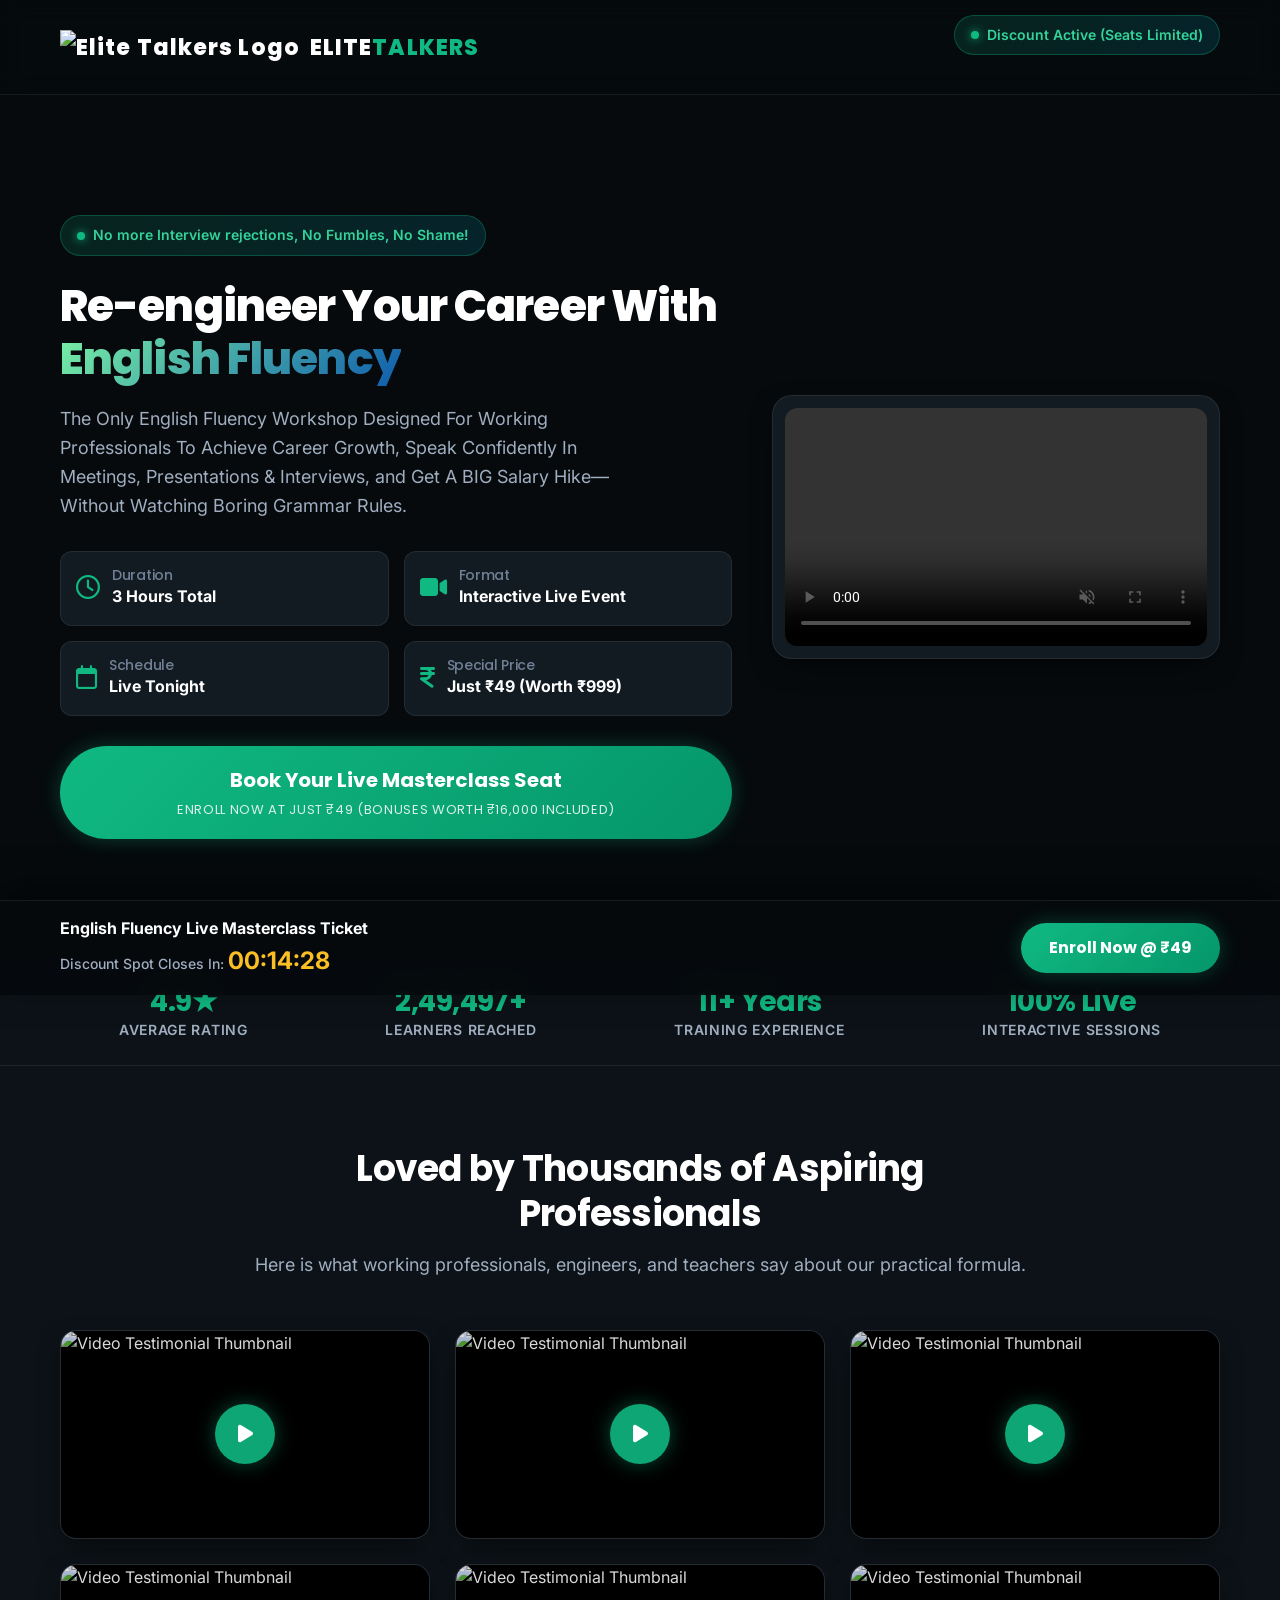
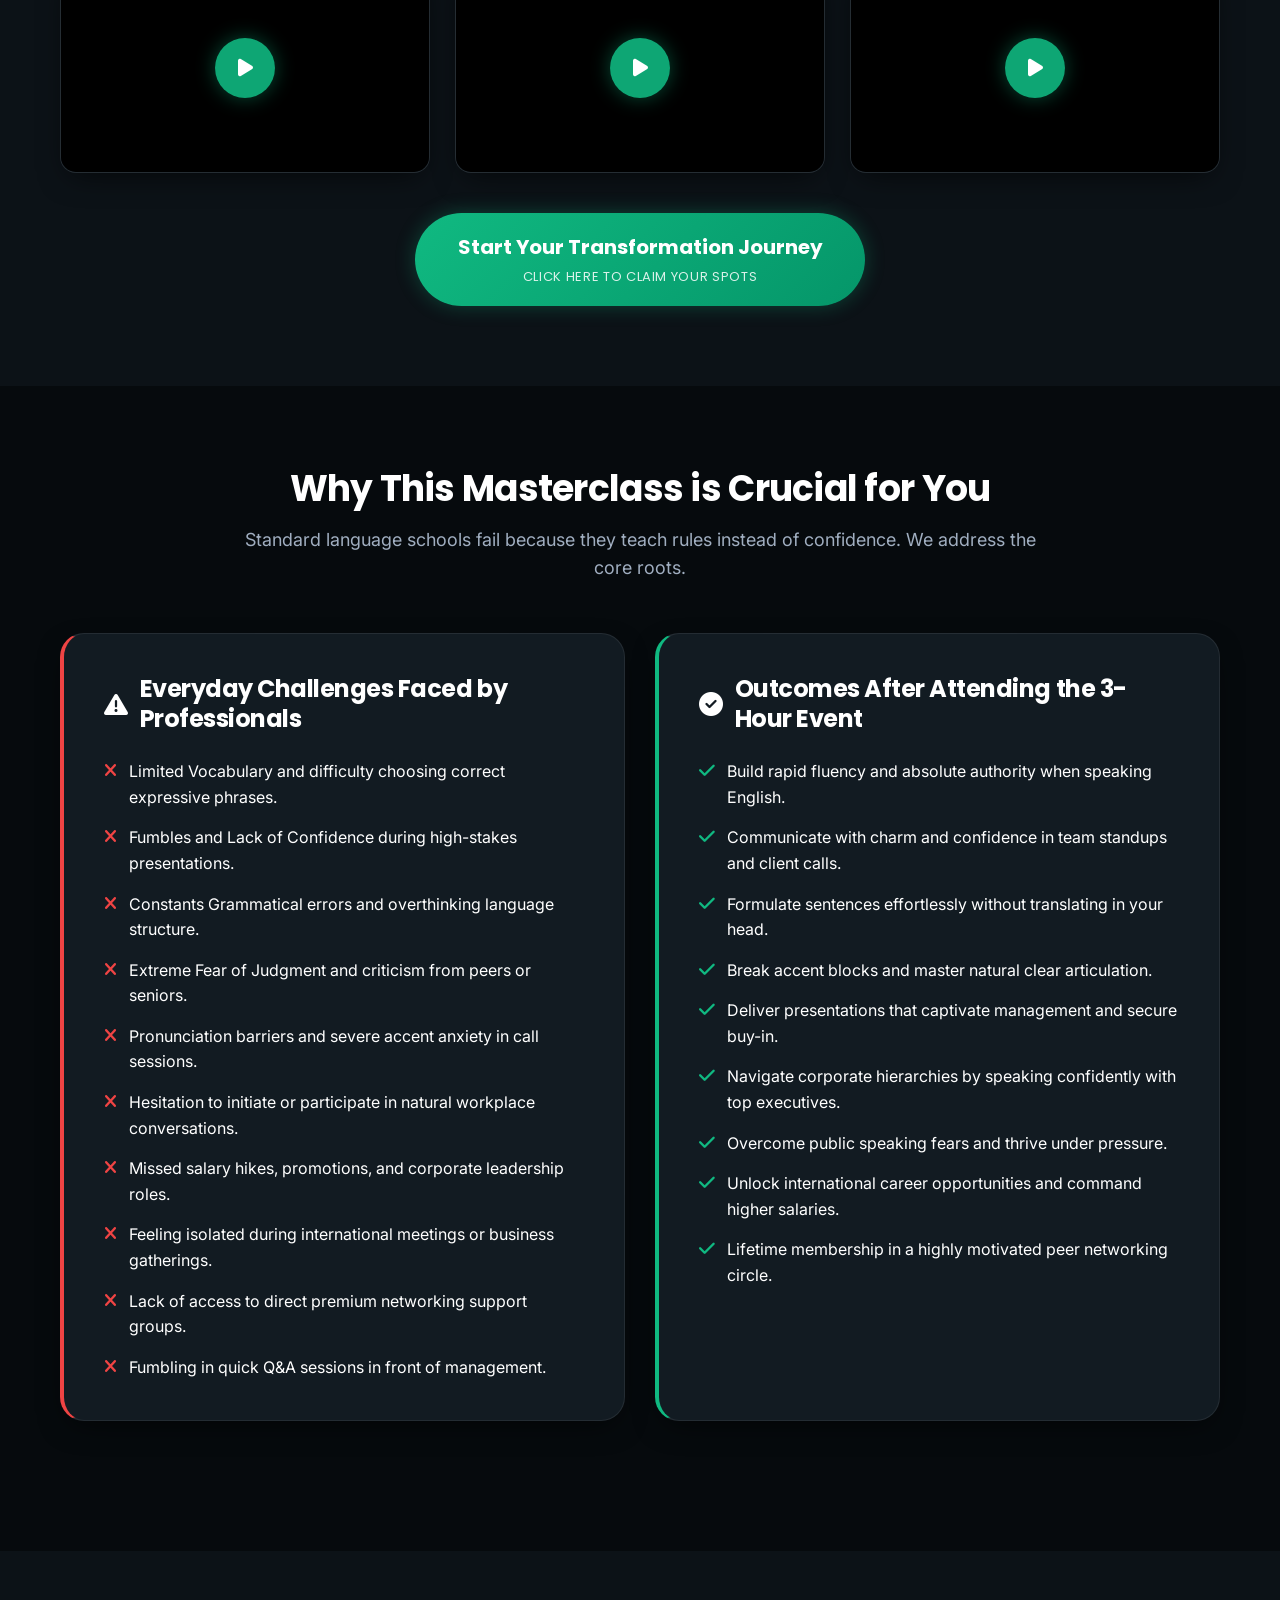
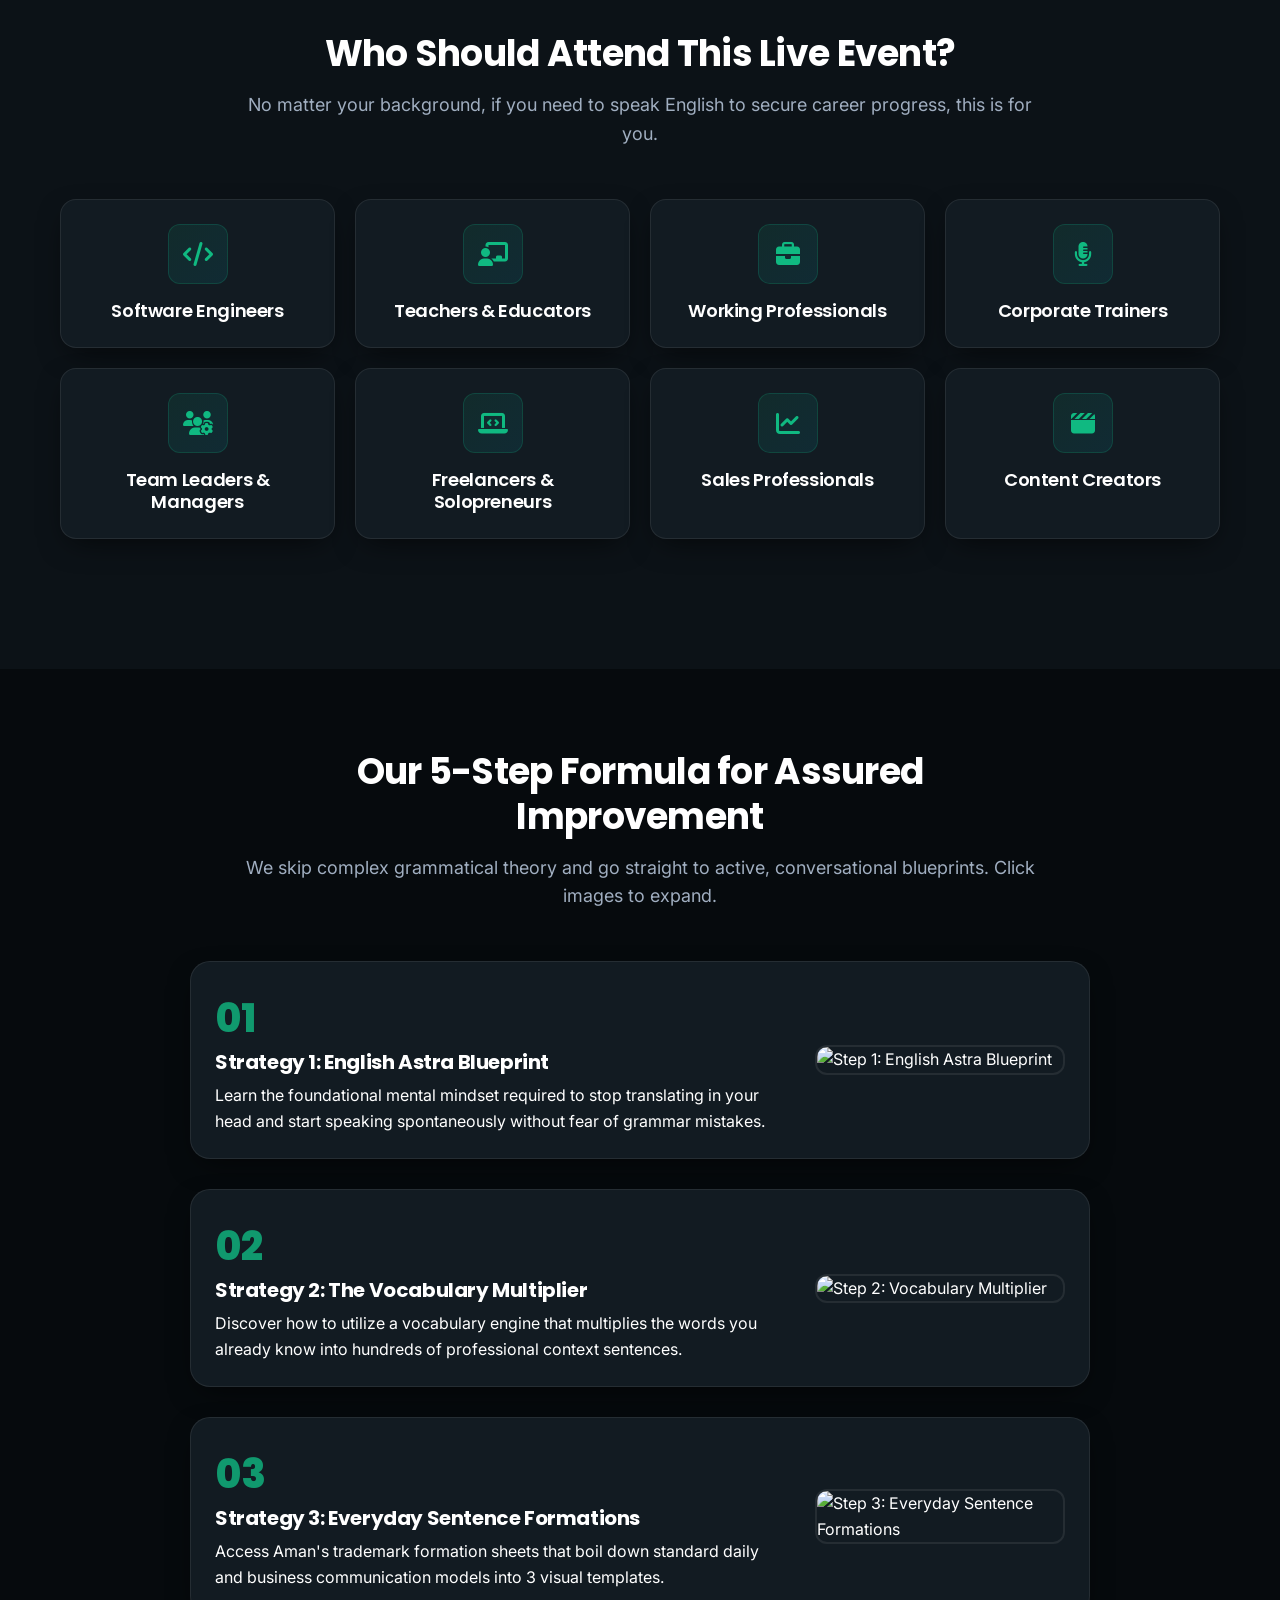
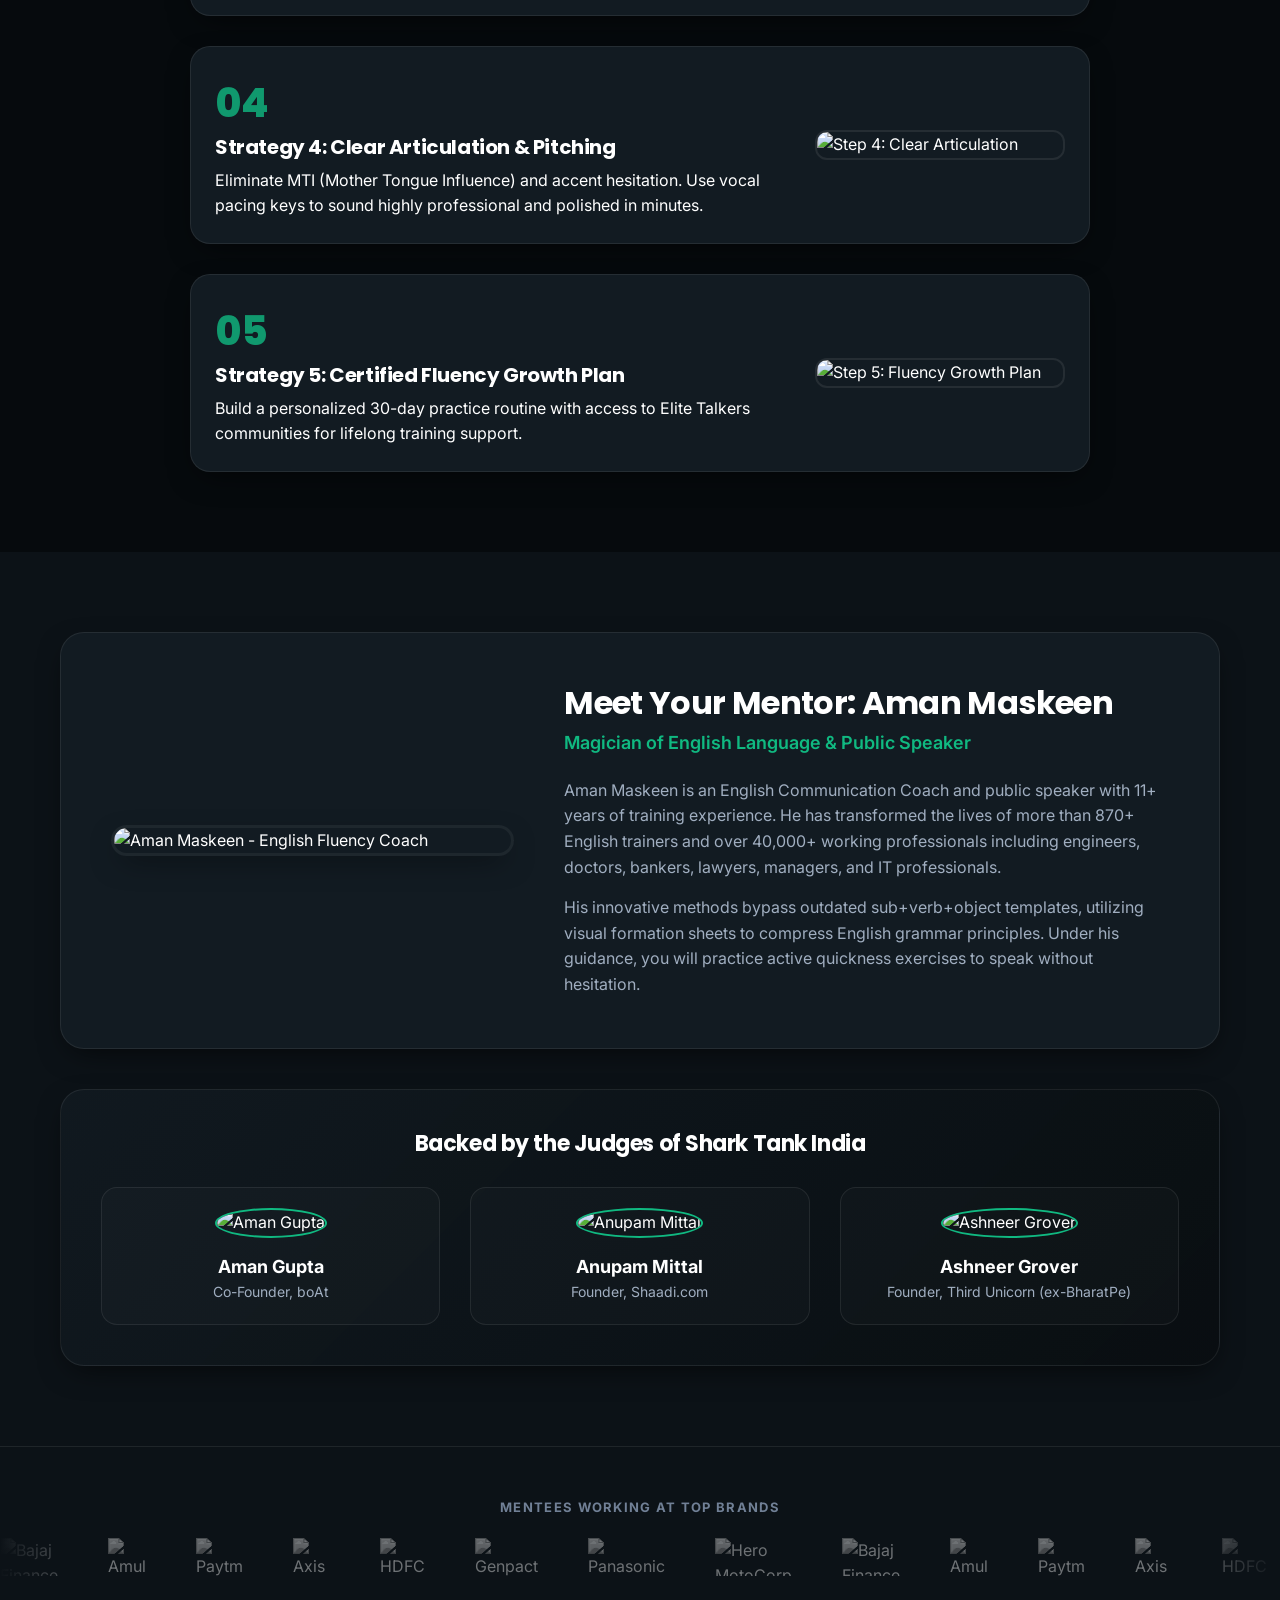
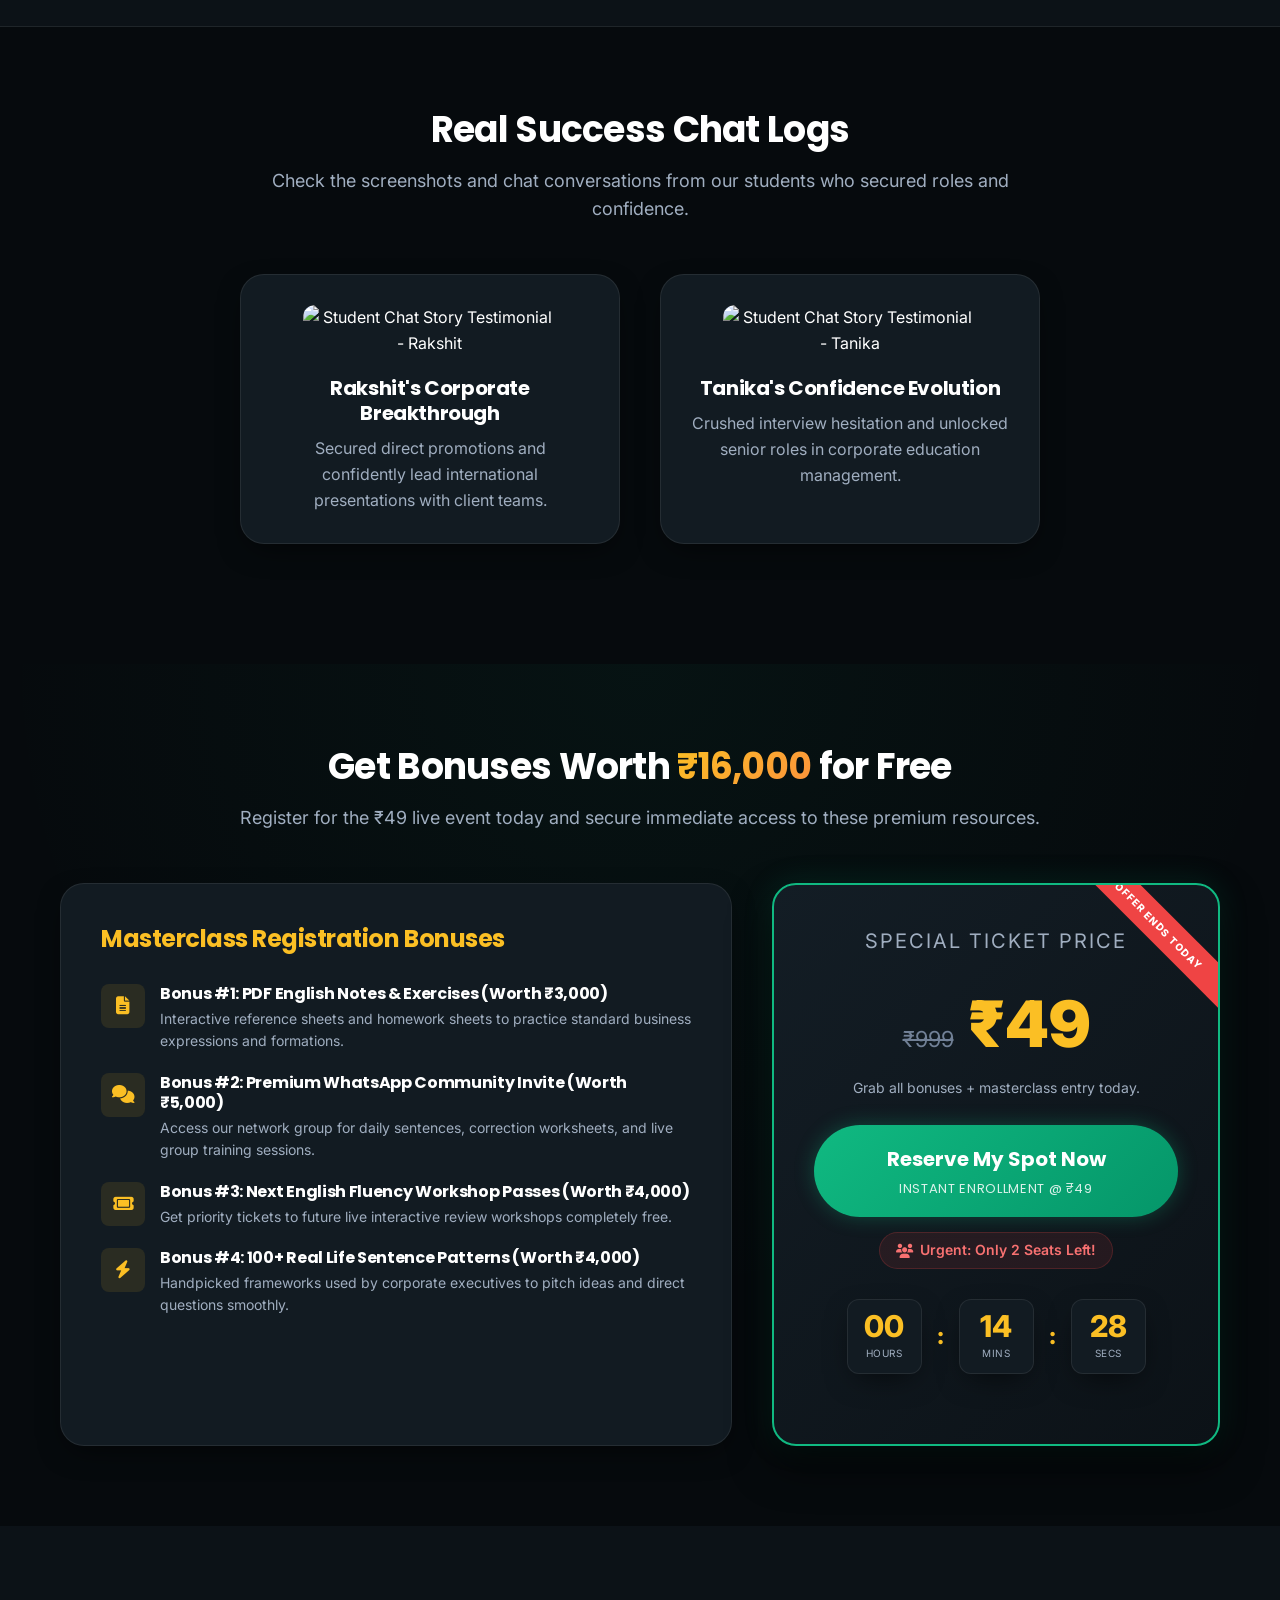
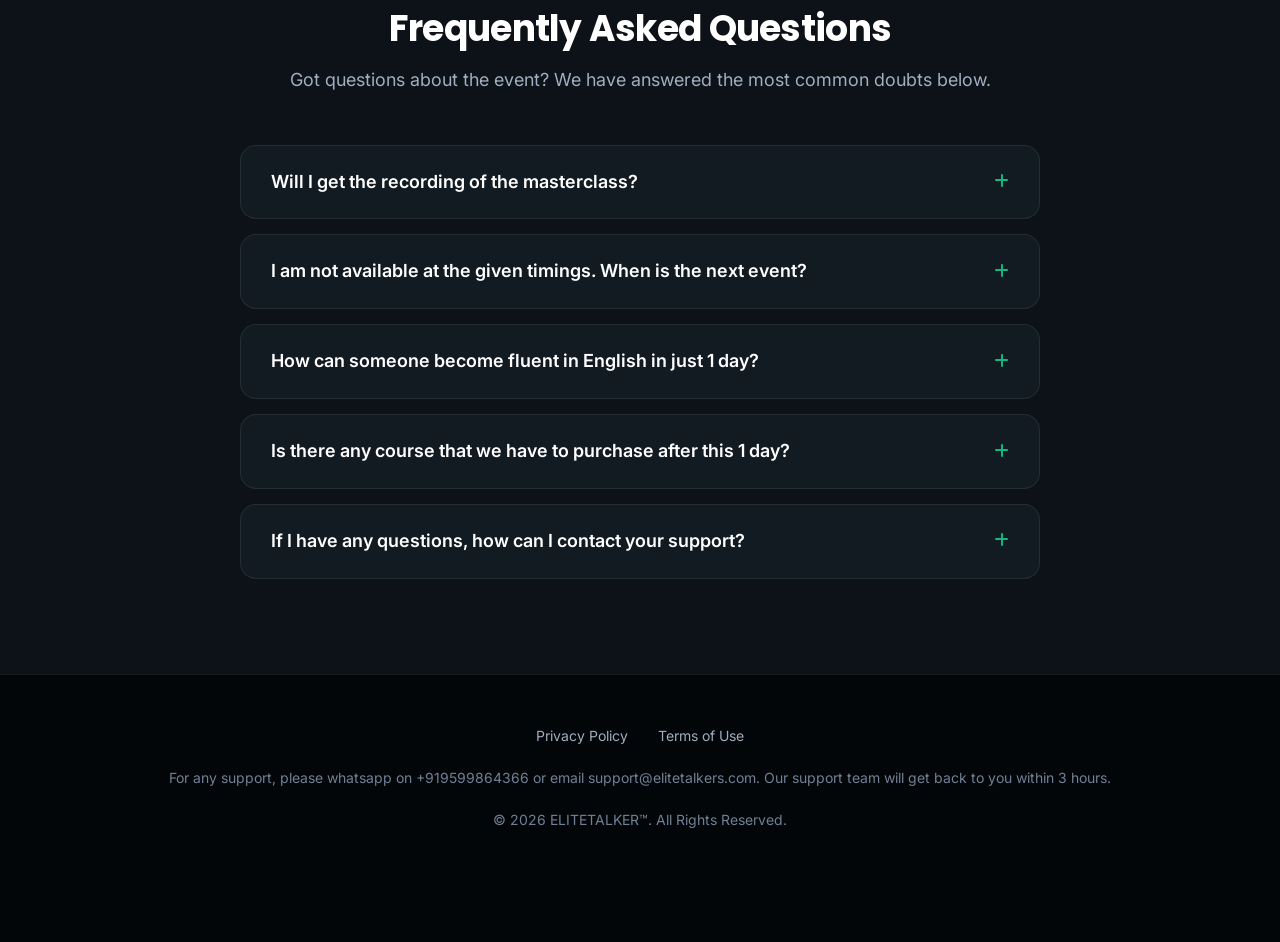
==== index.html @ 88aef664 "," ====
<!DOCTYPE html>
<html lang="en">
<head>
    <meta charset="UTF-8">
    <meta name="viewport" content="width=device-width, initial-scale=1.0">
    <title>English Fluency Masterclass | Elite Talkers</title>
    <meta name="description" content="Join Elite Talkers' premium English Fluency Workshop designed for working professionals to excel in meetings, interviews, and presentations.">
    
    <!-- Favicon -->
    <link rel="shortcut icon" href="https://img.flexifunnels.com/images/1024/EliteTalkers_pn650_9000.png" type="image/x-icon">
    
    <!-- Font Awesome (for premium icons) -->
    <link rel="stylesheet" href="https://cdnjs.cloudflare.com/ajax/libs/font-awesome/6.4.0/css/all.min.css">
    
    <!-- Custom CSS -->
    <link rel="stylesheet" href="styles.css">
</head>
<body>

    <!-- Header / Nav -->
    <header>
        <div class="container nav-container">
            <a href="#" class="logo">
                <img src="https://img.flexifunnels.com/images/1024/EliteTalkers_pn650_9000.png" alt="Elite Talkers Logo">
                ELITE<span>TALKERS</span>
            </a>
            <div class="urgency-badge">
                <span class="urgency-dot"></span>
                <span>Discount Active (Seats Limited)</span>
            </div>
        </div>
    </header>

    <!-- Hero Section -->
    <section class="hero-section">
        <div class="container">
            <div class="hero-grid">
                <div class="hero-content">
                    <div class="urgency-badge">
                        <span class="urgency-dot"></span>
                        <span>No more Interview rejections, No Fumbles, No Shame!</span>
                    </div>
                    <h1 class="hero-title">
                        Re-engineer Your Career With <span class="gradient-text">English Fluency</span>
                    </h1>
                    <p class="hero-subtitle">
                        The Only English Fluency Workshop Designed For Working Professionals To Achieve Career Growth, Speak Confidently In Meetings, Presentations &amp; Interviews, and Get A BIG Salary Hike—Without Watching Boring Grammar Rules.
                    </p>
                    
                    <div class="hero-meta">
                        <div class="hero-meta-item">
                            <div class="hero-meta-icon"><i class="fa-regular fa-clock"></i></div>
                            <div class="hero-meta-text">
                                <h4>Duration</h4>
                                <p>3 Hours Total</p>
                            </div>
                        </div>
                        <div class="hero-meta-item">
                            <div class="hero-meta-icon"><i class="fa-solid fa-video"></i></div>
                            <div class="hero-meta-text">
                                <h4>Format</h4>
                                <p>Interactive Live Event</p>
                            </div>
                        </div>
                        <div class="hero-meta-item">
                            <div class="hero-meta-icon"><i class="fa-regular fa-calendar"></i></div>
                            <div class="hero-meta-text">
                                <h4>Schedule</h4>
                                <p>Live Tonight</p>
                            </div>
                        </div>
                        <div class="hero-meta-item">
                            <div class="hero-meta-icon"><i class="fa-solid fa-indian-rupee-sign"></i></div>
                            <div class="hero-meta-text">
                                <h4>Special Price</h4>
                                <p>Just ₹49 (Worth ₹999)</p>
                            </div>
                        </div>
                    </div>
                    
                    <a href="checkout.html" class="cta-button" id="hero-cta">
                        <span>Book Your Live Masterclass Seat</span>
                        <span class="cta-subtext">Enroll Now At Just ₹49 (Bonuses Worth ₹16,000 Included)</span>
                    </a>
                </div>
                
                <div class="hero-media">
                    <div class="video-card">
                        <div class="video-wrapper">
                            <!-- Main Pitch Video (Gumlet Stream) -->
                            <video src="https://video.gumlet.io/67c95bb34f2a68b6428de049/6969f6670de908dc6088c267/download.mp4" controls autoplay muted playsinline></video>
                        </div>
                    </div>
                </div>
            </div>
        </div>
    </section>

    <!-- Trust Stats Banner -->
    <div class="trust-banner">
        <div class="container" style="display: flex; justify-content: space-around; width: 100%; flex-wrap: wrap; gap: 20px;">
            <div class="trust-item">
                <h3>4.9★</h3>
                <p>Average Rating</p>
            </div>
            <div class="trust-item">
                <h3>2,49,497+</h3>
                <p>Learners Reached</p>
            </div>
            <div class="trust-item">
                <h3>11+ Years</h3>
                <p>Training Experience</p>
            </div>
            <div class="trust-item">
                <h3>100% Live</h3>
                <p>Interactive Sessions</p>
            </div>
        </div>
    </div>

    <!-- Student Testimonials Video Section -->
    <section class="bg-sec">
        <div class="container">
            <div class="section-header">
                <h2>Loved by Thousands of Aspiring Professionals</h2>
                <p>Here is what working professionals, engineers, and teachers say about our practical formula.</p>
            </div>
            
            <div class="testimonials-grid">
                <!-- Testimonial 1 -->
                <div class="testimonial-video-card">
                    <div class="thumb-container" data-video-url="https://www.youtube.com/embed/hIZkPIVuhxk">
                        <img class="thumb-image" src="https://img.youtube.com/vi/hIZkPIVuhxk/maxresdefault.jpg" alt="Video Testimonial Thumbnail">
                        <div class="play-overlay"><i class="fa-solid fa-play"></i></div>
                    </div>
                </div>
                
                <!-- Testimonial 2 -->
                <div class="testimonial-video-card">
                    <div class="thumb-container" data-video-url="https://www.youtube.com/embed/J3k0apOPGHI">
                        <img class="thumb-image" src="https://img.youtube.com/vi/J3k0apOPGHI/maxresdefault.jpg" alt="Video Testimonial Thumbnail">
                        <div class="play-overlay"><i class="fa-solid fa-play"></i></div>
                    </div>
                </div>
                
                <!-- Testimonial 3 -->
                <div class="testimonial-video-card">
                    <div class="thumb-container" data-video-url="https://www.youtube.com/embed/IHopqQzZuhs">
                        <img class="thumb-image" src="https://img.youtube.com/vi/IHopqQzZuhs/maxresdefault.jpg" alt="Video Testimonial Thumbnail">
                        <div class="play-overlay"><i class="fa-solid fa-play"></i></div>
                    </div>
                </div>
                
                <!-- Testimonial 4 -->
                <div class="testimonial-video-card">
                    <div class="thumb-container" data-video-url="https://www.youtube.com/embed/u3sOQ46ONhc">
                        <img class="thumb-image" src="https://img.youtube.com/vi/u3sOQ46ONhc/maxresdefault.jpg" alt="Video Testimonial Thumbnail">
                        <div class="play-overlay"><i class="fa-solid fa-play"></i></div>
                    </div>
                </div>
                
                <!-- Testimonial 5 -->
                <div class="testimonial-video-card">
                    <div class="thumb-container" data-video-url="https://www.youtube.com/embed/XDSR9O40bP0">
                        <img class="thumb-image" src="https://img.youtube.com/vi/XDSR9O40bP0/maxresdefault.jpg" alt="Video Testimonial Thumbnail">
                        <div class="play-overlay"><i class="fa-solid fa-play"></i></div>
                    </div>
                </div>
                
                <!-- Testimonial 6 -->
                <div class="testimonial-video-card">
                    <div class="thumb-container" data-video-url="https://www.youtube.com/embed/rOkwn-YbltE">
                        <img class="thumb-image" src="https://img.youtube.com/vi/rOkwn-YbltE/maxresdefault.jpg" alt="Video Testimonial Thumbnail">
                        <div class="play-overlay"><i class="fa-solid fa-play"></i></div>
                    </div>
                </div>
            </div>
            
            <div style="text-align: center; margin-top: 40px;">
                <a href="checkout.html" class="cta-button" style="max-width: 450px;">
                    <span>Start Your Transformation Journey</span>
                    <span class="cta-subtext">Click Here to Claim Your Spots</span>
                </a>
            </div>
        </div>
    </section>

    <!-- Challenges vs Outcomes Grid -->
    <section>
        <div class="container">
            <div class="section-header">
                <h2>Why This Masterclass is Crucial for You</h2>
                <p>Standard language schools fail because they teach rules instead of confidence. We address the core roots.</p>
            </div>
            
            <div class="split-grid">
                <!-- Challenges -->
                <div class="split-card challenges">
                    <h3><i class="fa-solid fa-triangle-exclamation"></i> Everyday Challenges Faced by Professionals</h3>
                    <ul class="split-list">
                        <li class="split-list-item"><i class="fa-solid fa-xmark"></i> Limited Vocabulary and difficulty choosing correct expressive phrases.</li>
                        <li class="split-list-item"><i class="fa-solid fa-xmark"></i> Fumbles and Lack of Confidence during high-stakes presentations.</li>
                        <li class="split-list-item"><i class="fa-solid fa-xmark"></i> Constants Grammatical errors and overthinking language structure.</li>
                        <li class="split-list-item"><i class="fa-solid fa-xmark"></i> Extreme Fear of Judgment and criticism from peers or seniors.</li>
                        <li class="split-list-item"><i class="fa-solid fa-xmark"></i> Pronunciation barriers and severe accent anxiety in call sessions.</li>
                        <li class="split-list-item"><i class="fa-solid fa-xmark"></i> Hesitation to initiate or participate in natural workplace conversations.</li>
                        <li class="split-list-item"><i class="fa-solid fa-xmark"></i> Missed salary hikes, promotions, and corporate leadership roles.</li>
                        <li class="split-list-item"><i class="fa-solid fa-xmark"></i> Feeling isolated during international meetings or business gatherings.</li>
                        <li class="split-list-item"><i class="fa-solid fa-xmark"></i> Lack of access to direct premium networking support groups.</li>
                        <li class="split-list-item"><i class="fa-solid fa-xmark"></i> Fumbling in quick Q&amp;A sessions in front of management.</li>
                    </ul>
                </div>
                
                <!-- Outcomes -->
                <div class="split-card outcomes">
                    <h3><i class="fa-solid fa-circle-check"></i> Outcomes After Attending the 3-Hour Event</h3>
                    <ul class="split-list">
                        <li class="split-list-item"><i class="fa-solid fa-check"></i> Build rapid fluency and absolute authority when speaking English.</li>
                        <li class="split-list-item"><i class="fa-solid fa-check"></i> Communicate with charm and confidence in team standups and client calls.</li>
                        <li class="split-list-item"><i class="fa-solid fa-check"></i> Formulate sentences effortlessly without translating in your head.</li>
                        <li class="split-list-item"><i class="fa-solid fa-check"></i> Break accent blocks and master natural clear articulation.</li>
                        <li class="split-list-item"><i class="fa-solid fa-check"></i> Deliver presentations that captivate management and secure buy-in.</li>
                        <li class="split-list-item"><i class="fa-solid fa-check"></i> Navigate corporate hierarchies by speaking confidently with top executives.</li>
                        <li class="split-list-item"><i class="fa-solid fa-check"></i> Overcome public speaking fears and thrive under pressure.</li>
                        <li class="split-list-item"><i class="fa-solid fa-check"></i> Unlock international career opportunities and command higher salaries.</li>
                        <li class="split-list-item"><i class="fa-solid fa-check"></i> Lifetime membership in a highly motivated peer networking circle.</li>
                    </ul>
                </div>
            </div>
        </div>
    </section>

    <!-- Target Audience (Who is this for?) -->
    <section class="bg-sec">
        <div class="container">
            <div class="section-header">
                <h2>Who Should Attend This Live Event?</h2>
                <p>No matter your background, if you need to speak English to secure career progress, this is for you.</p>
            </div>
            
            <div class="audience-grid">
                <!-- Card 1 -->
                <div class="audience-card">
                    <div class="audience-icon"><i class="fa-solid fa-code"></i></div>
                    <h4>Software Engineers</h4>
                </div>
                <!-- Card 2 -->
                <div class="audience-card">
                    <div class="audience-icon"><i class="fa-solid fa-chalkboard-user"></i></div>
                    <h4>Teachers &amp; Educators</h4>
                </div>
                <!-- Card 3 -->
                <div class="audience-card">
                    <div class="audience-icon"><i class="fa-solid fa-briefcase"></i></div>
                    <h4>Working Professionals</h4>
                </div>
                <!-- Card 4 -->
                <div class="audience-card">
                    <div class="audience-icon"><i class="fa-solid fa-microphone-lines"></i></div>
                    <h4>Corporate Trainers</h4>
                </div>
                <!-- Card 5 -->
                <div class="audience-card">
                    <div class="audience-icon"><i class="fa-solid fa-users-gear"></i></div>
                    <h4>Team Leaders &amp; Managers</h4>
                </div>
                <!-- Card 6 -->
                <div class="audience-card">
                    <div class="audience-icon"><i class="fa-solid fa-laptop-code"></i></div>
                    <h4>Freelancers &amp; Solopreneurs</h4>
                </div>
                <!-- Card 7 -->
                <div class="audience-card">
                    <div class="audience-icon"><i class="fa-solid fa-chart-line"></i></div>
                    <h4>Sales Professionals</h4>
                </div>
                <!-- Card 8 -->
                <div class="audience-card">
                    <div class="audience-icon"><i class="fa-solid fa-clapperboard"></i></div>
                    <h4>Content Creators</h4>
                </div>
            </div>
        </div>
    </section>

    <!-- 5 Strategies (Image Steps Wrapped in Polished Components) -->
    <section>
        <div class="container">
            <div class="section-header">
                <h2>Our 5-Step Formula for Assured Improvement</h2>
                <p>We skip complex grammatical theory and go straight to active, conversational blueprints. Click images to expand.</p>
            </div>
            
            <div class="strategies-container">
                <!-- Step 1 -->
                <div class="strategy-row">
                    <div class="strategy-info">
                        <div class="strategy-num">01</div>
                        <h4>Strategy 1: English Astra Blueprint</h4>
                        <p>Learn the foundational mental mindset required to stop translating in your head and start speaking spontaneously without fear of grammar mistakes.</p>
                    </div>
                    <div class="strategy-img-wrapper zoomable-image">
                        <img class="strategy-img" src="https://img.flexifunnels.com/images/1024/group7ntql6e1000_bcftu_1000.webp" alt="Step 1: English Astra Blueprint">
                    </div>
                </div>
                
                <!-- Step 2 -->
                <div class="strategy-row">
                    <div class="strategy-info">
                        <div class="strategy-num">02</div>
                        <h4>Strategy 2: The Vocabulary Multiplier</h4>
                        <p>Discover how to utilize a vocabulary engine that multiplies the words you already know into hundreds of professional context sentences.</p>
                    </div>
                    <div class="strategy-img-wrapper zoomable-image">
                        <img class="strategy-img" src="https://img.flexifunnels.com/images/1024/group92ndimg64su6110001_2q6kv_1000.png" alt="Step 2: Vocabulary Multiplier">
                    </div>
                </div>
                
                <!-- Step 3 -->
                <div class="strategy-row">
                    <div class="strategy-info">
                        <div class="strategy-num">03</div>
                        <h4>Strategy 3: Everyday Sentence Formations</h4>
                        <p>Access Aman's trademark formation sheets that boil down standard daily and business communication models into 3 visual templates.</p>
                    </div>
                    <div class="strategy-img-wrapper zoomable-image">
                        <img class="strategy-img" src="https://img.flexifunnels.com/images/1024/group103rdimg681xzo1000_rc6s5_1000.png" alt="Step 3: Everyday Sentence Formations">
                    </div>
                </div>
                
                <!-- Step 4 -->
                <div class="strategy-row">
                    <div class="strategy-info">
                        <div class="strategy-num">04</div>
                        <h4>Strategy 4: Clear Articulation &amp; Pitching</h4>
                        <p>Eliminate MTI (Mother Tongue Influence) and accent hesitation. Use vocal pacing keys to sound highly professional and polished in minutes.</p>
                    </div>
                    <div class="strategy-img-wrapper zoomable-image">
                        <img class="strategy-img" src="https://img.flexifunnels.com/images/1024/group114thimg3si67g1000_dkxe7_1000.png" alt="Step 4: Clear Articulation">
                    </div>
                </div>
                
                <!-- Step 5 -->
                <div class="strategy-row">
                    <div class="strategy-info">
                        <div class="strategy-num">05</div>
                        <h4>Strategy 5: Certified Fluency Growth Plan</h4>
                        <p>Build a personalized 30-day practice routine with access to Elite Talkers communities for lifelong training support.</p>
                    </div>
                    <div class="strategy-img-wrapper zoomable-image">
                        <img class="strategy-img" src="https://img.flexifunnels.com/images/1024/group12ig519geduy1000_kb0j2_1000.webp" alt="Step 5: Fluency Growth Plan">
                    </div>
                </div>
            </div>
        </div>
    </section>

    <!-- Mentor Section & Brand endorsements slider -->
    <section class="bg-sec">
        <div class="container">
            <div class="mentor-card">
                <div class="mentor-photo-wrapper">
                    <img class="mentor-photo" src="https://img.flexifunnels.com/images/1024/group757501_c44fb_750.jpg" alt="Aman Maskeen - English Fluency Coach">
                </div>
                <div class="mentor-info">
                    <h3>Meet Your Mentor: Aman Maskeen</h3>
                    <div class="mentor-title">Magician of English Language &amp; Public Speaker</div>
                    <div class="mentor-bio">
                        <p>Aman Maskeen is an English Communication Coach and public speaker with 11+ years of training experience. He has transformed the lives of more than 870+ English trainers and over 40,000+ working professionals including engineers, doctors, bankers, lawyers, managers, and IT professionals.</p>
                        <p>His innovative methods bypass outdated sub+verb+object templates, utilizing visual formation sheets to compress English grammar principles. Under his guidance, you will practice active quickness exercises to speak without hesitation.</p>
                    </div>
                </div>
            </div>
            
            <!-- Shark Tank India Endorsement Panel -->
            <div class="shark-tank-container">
                <h3 style="text-align: center; font-size: 22px;">Backed by the Judges of Shark Tank India</h3>
                <div class="shark-grid">
                    <div class="shark-card">
                        <img class="shark-photo" src="https://img.flexifunnels.com/images/1024/as1781min500_fmu23_500.webp" alt="Aman Gupta">
                        <div class="shark-name">Aman Gupta</div>
                        <div class="shark-role">Co-Founder, boAt</div>
                    </div>
                    <div class="shark-card">
                        <img class="shark-photo" src="https://img.flexifunnels.com/images/1024/minimagick202409023286ysisu4300_e7e3w_300.webp" alt="Anupam Mittal">
                        <div class="shark-name">Anupam Mittal</div>
                        <div class="shark-role">Founder, Shaadi.com</div>
                    </div>
                    <div class="shark-card">
                        <img class="shark-photo" src="https://img.flexifunnels.com/images/1024/copyof2025phase2introandpitiching500_lmevr_500.webp" alt="Ashneer Grover">
                        <div class="shark-name">Ashneer Grover</div>
                        <div class="shark-role">Founder, Third Unicorn (ex-BharatPe)</div>
                    </div>
                </div>
            </div>
        </div>
    </section>

    <!-- Logos section -->
    <div class="logos-section">
        <div class="container" style="margin-bottom: 20px; text-align: center;">
            <p style="text-transform: uppercase; font-size: 13px; font-weight: 700; letter-spacing: 0.1em; color: var(--color-text-muted);">Mentees working at top brands</p>
        </div>
        <div class="logo-slider">
            <div class="logo-track">
                <!-- Track logos -->
                <img src="https://img.flexifunnels.com/images/1024/bajajfinance6835removebgpreview_w0yat_577.png" alt="Bajaj Finance">
                <img src="https://img.flexifunnels.com/images/1024/AmulLogo_p4ehg_3840.png" alt="Amul">
                <img src="https://img.flexifunnels.com/images/1024/132354132266paytmremovebgpreview_kirn2_305.png" alt="Paytm">
                <img src="https://img.flexifunnels.com/images/1024/7axisbankhighresremovebgpreview_nfig1_723.png" alt="Axis Bank">
                <img src="https://img.flexifunnels.com/images/1024/HDFCBankremovebgpreview_4luhd_707.png" alt="HDFC Bank">
                <img src="https://img.flexifunnels.com/images/1024/genpact20250909141020removebgpreview_ffp13_666.png" alt="Genpact">
                <img src="https://img.flexifunnels.com/images/1024/103813panasonicremovebgpreview_twciw_666.png" alt="Panasonic">
                <img src="https://img.flexifunnels.com/images/1024/Heromotocorpfundamentalresearcharticle1removebgpreview_gs6r7_666.png" alt="Hero MotoCorp">
                
                <!-- Repeat for infinite animation -->
                <img src="https://img.flexifunnels.com/images/1024/bajajfinance6835removebgpreview_w0yat_577.png" alt="Bajaj Finance">
                <img src="https://img.flexifunnels.com/images/1024/AmulLogo_p4ehg_3840.png" alt="Amul">
                <img src="https://img.flexifunnels.com/images/1024/132354132266paytmremovebgpreview_kirn2_305.png" alt="Paytm">
                <img src="https://img.flexifunnels.com/images/1024/7axisbankhighresremovebgpreview_nfig1_723.png" alt="Axis Bank">
                <img src="https://img.flexifunnels.com/images/1024/HDFCBankremovebgpreview_4luhd_707.png" alt="HDFC Bank">
                <img src="https://img.flexifunnels.com/images/1024/genpact20250909141020removebgpreview_ffp13_666.png" alt="Genpact">
                <img src="https://img.flexifunnels.com/images/1024/103813panasonicremovebgpreview_twciw_666.png" alt="Panasonic">
                <img src="https://img.flexifunnels.com/images/1024/Heromotocorpfundamentalresearcharticle1removebgpreview_gs6r7_666.png" alt="Hero MotoCorp">
            </div>
        </div>
    </div>

    <!-- Student Story Mockups (Chat layouts) -->
    <section>
        <div class="container">
            <div class="section-header">
                <h2>Real Success Chat Logs</h2>
                <p>Check the screenshots and chat conversations from our students who secured roles and confidence.</p>
            </div>
            
            <div class="mockup-grid">
                <!-- Mockup 1 -->
                <div class="mockup-card">
                    <img class="mockup-img" src="https://img.flexifunnels.com/images/1024/rakshitremovebgpreview1_266sp_412.webp" alt="Student Chat Story Testimonial - Rakshit">
                    <h4>Rakshit's Corporate Breakthrough</h4>
                    <p>Secured direct promotions and confidently lead international presentations with client teams.</p>
                </div>
                
                <!-- Mockup 2 -->
                <div class="mockup-card">
                    <img class="mockup-img" src="https://img.flexifunnels.com/images/1024/group192_ghav9_396.webp" alt="Student Chat Story Testimonial - Tanika">
                    <h4>Tanika's Confidence Evolution</h4>
                    <p>Crushed interview hesitation and unlocked senior roles in corporate education management.</p>
                </div>
            </div>
        </div>
    </section>

    <!-- Pricing, Urgency, Bonuses Box -->
    <section class="pricing-section" id="register">
        <div class="container">
            <div class="section-header">
                <h2>Get Bonuses Worth <span class="gradient-text-gold">₹16,000</span> for Free</h2>
                <p>Register for the ₹49 live event today and secure immediate access to these premium resources.</p>
            </div>
            
            <div class="pricing-container">
                <!-- Bonuses Box -->
                <div class="bonuses-box">
                    <h3>Masterclass Registration Bonuses</h3>
                    <div class="bonus-list">
                        <!-- Bonus 1 -->
                        <div class="bonus-item">
                            <div class="bonus-icon"><i class="fa-solid fa-file-lines"></i></div>
                            <div class="bonus-desc">
                                <h4>Bonus #1: PDF English Notes &amp; Exercises (Worth ₹3,000)</h4>
                                <p>Interactive reference sheets and homework sheets to practice standard business expressions and formations.</p>
                            </div>
                        </div>
                        
                        <!-- Bonus 2 -->
                        <div class="bonus-item">
                            <div class="bonus-icon"><i class="fa-solid fa-comments"></i></div>
                            <div class="bonus-desc">
                                <h4>Bonus #2: Premium WhatsApp Community Invite (Worth ₹5,000)</h4>
                                <p>Access our network group for daily sentences, correction worksheets, and live group training sessions.</p>
                            </div>
                        </div>
                        
                        <!-- Bonus 3 -->
                        <div class="bonus-item">
                            <div class="bonus-icon"><i class="fa-solid fa-ticket"></i></div>
                            <div class="bonus-desc">
                                <h4>Bonus #3: Next English Fluency Workshop Passes (Worth ₹4,000)</h4>
                                <p>Get priority tickets to future live interactive review workshops completely free.</p>
                            </div>
                        </div>
                        
                        <!-- Bonus 4 -->
                        <div class="bonus-item">
                            <div class="bonus-icon"><i class="fa-solid fa-bolt"></i></div>
                            <div class="bonus-desc">
                                <h4>Bonus #4: 100+ Real Life Sentence Patterns (Worth ₹4,000)</h4>
                                <p>Handpicked frameworks used by corporate executives to pitch ideas and direct questions smoothly.</p>
                            </div>
                        </div>
                    </div>
                </div>
                
                <!-- Pricing Box -->
                <div class="pricing-box">
                    <div class="pricing-title">Special Ticket Price</div>
                    <div class="price-container">
                        <span class="price-slashed">₹999</span>
                        <span class="price-main">₹49</span>
                    </div>
                    <p style="color: var(--color-text-sec); font-size: 14px; margin-bottom: 25px;">Grab all bonuses + masterclass entry today.</p>
                    
                    <a href="checkout.html" class="cta-button" style="animation: none;">
                        <span>Reserve My Spot Now</span>
                        <span class="cta-subtext">Instant Enrollment @ ₹49</span>
                    </a>
                    
                    <div class="seats-left">
                        <i class="fa-solid fa-users"></i>
                        <span>Urgent: Only 2 Seats Left!</span>
                    </div>
                    
                    <!-- Static Urgency Timer inside Pricing Container -->
                    <div class="timer-container">
                        <div class="timer-block">
                            <span class="timer-val timer-hours">00</span>
                            <span class="timer-label">Hours</span>
                        </div>
                        <div class="timer-separator">:</div>
                        <div class="timer-block">
                            <span class="timer-val timer-minutes">14</span>
                            <span class="timer-label">Mins</span>
                        </div>
                        <div class="timer-separator">:</div>
                        <div class="timer-block">
                            <span class="timer-val timer-seconds">32</span>
                            <span class="timer-label">Secs</span>
                        </div>
                    </div>
                </div>
            </div>
        </div>
    </section>

    <!-- FAQ Accordion Container -->
    <section class="bg-sec">
        <div class="container">
            <div class="section-header">
                <h2>Frequently Asked Questions</h2>
                <p>Got questions about the event? We have answered the most common doubts below.</p>
            </div>
            
            <div class="faq-container">
                <!-- FAQ 1 -->
                <div class="faq-item">
                    <div class="faq-header">
                        <span class="faq-question">Will I get the recording of the masterclass?</span>
                        <span class="faq-icon"><i class="fa-solid fa-plus"></i></span>
                    </div>
                    <div class="faq-content">
                        <div class="faq-body">
                            We believe that people are more attentive and serious when they don't have a backup plan, so for better engagement and 100% focused learning, we don't provide recordings. We want you to attend it LIVE! However, if you are interested in a replay, a replay will be provided 2 days after the event only for those who face an emergency.
                        </div>
                    </div>
                </div>
                
                <!-- FAQ 2 -->
                <div class="faq-item">
                    <div class="faq-header">
                        <span class="faq-question">I am not available at the given timings. When is the next event?</span>
                        <span class="faq-icon"><i class="fa-solid fa-plus"></i></span>
                    </div>
                    <div class="faq-content">
                        <div class="faq-body">
                            We take this event once in 10 days regularly. If you are not available at 6:45 PM on the mentioned dates, don't worry! You can register now to lock in the special ₹49 price, and we will send you the link to join the next event in the same WhatsApp Community.
                        </div>
                    </div>
                </div>
                
                <!-- FAQ 3 -->
                <div class="faq-item">
                    <div class="faq-header">
                        <span class="faq-question">How can someone become fluent in English in just 1 day?</span>
                        <span class="faq-icon"><i class="fa-solid fa-plus"></i></span>
                    </div>
                    <div class="faq-content">
                        <div class="faq-body">
                            In the Mega English Fluency Event itself, you will get the exact step-by-step clarity and roadmap. The main agenda of this Event is to show you the right path and framework. By following that path daily, you will become fluent in English.
                        </div>
                    </div>
                </div>
                
                <!-- FAQ 4 -->
                <div class="faq-item">
                    <div class="faq-header">
                        <span class="faq-question">Is there any course that we have to purchase after this 1 day?</span>
                        <span class="faq-icon"><i class="fa-solid fa-plus"></i></span>
                    </div>
                    <div class="faq-content">
                        <div class="faq-body">
                            The main agenda of this Event is to show you the right path. However, if you want us to guide your daily practice live with direct personal support, you will have the option to join our premium fluency practice classes. More details will be shared transparently during the event.
                        </div>
                    </div>
                </div>
                
                <!-- FAQ 5 -->
                <div class="faq-item">
                    <div class="faq-header">
                        <span class="faq-question">If I have any questions, how can I contact your support?</span>
                        <span class="faq-icon"><i class="fa-solid fa-plus"></i></span>
                    </div>
                    <div class="faq-content">
                        <div class="faq-body">
                            You can simply message us on WhatsApp at +919599864366 or email support@elitetalkers.com. Our support team responds to all queries within 3 hours.
                        </div>
                    </div>
                </div>
            </div>
        </div>
    </section>

    <!-- Sticky Bottom CTA Bar -->
    <div class="sticky-bar" id="sticky-bar">
        <div class="container sticky-container">
            <div style="text-align: left;">
                <p style="font-weight: 700; font-size: 16px;">English Fluency Live Masterclass Ticket</p>
                <div class="sticky-timer-label">
                    Discount Spot Closes In: <span class="sticky-timer-digits" id="sticky-timer-val">00:14:32</span>
                </div>
            </div>
            <a href="checkout.html" class="cta-button sticky-cta">
                <span>Enroll Now @ ₹49</span>
            </a>
        </div>
    </div>

    <!-- Media Lightbox Modal -->
    <div class="lightbox" id="lightbox">
        <div class="lightbox-content">
            <button class="lightbox-close" id="lightbox-close"><i class="fa-solid fa-xmark"></i></button>
            <img id="lightbox-img" src="" alt="Expanded Media View" style="display: none;">
            <iframe id="lightbox-iframe" src="" allow="autoplay; encrypted-media" allowfullscreen style="display: none;"></iframe>
        </div>
    </div>

    <!-- Footer -->
    <footer>
        <div class="container footer-container">
            <div class="footer-links">
                <a href="https://www.elitetalkers.com/privacypolicy">Privacy Policy</a>
                <a href="https://www.elitetalkers.com/privacypolicy">Terms of Use</a>
            </div>
            <p class="footer-copy">For any support, please whatsapp on +919599864366 or email support@elitetalkers.com. Our support team will get back to you within 3 hours.</p>
            <p class="footer-copy">&copy; 2026 ELITETALKER™️. All Rights Reserved.</p>
        </div>
    </footer>

    <!-- Custom JS -->
    <script src="script.js"></script>
</body>
</html>
---- styles.css ----
@import url('https://fonts.googleapis.com/css2?family=Inter:wght@300;400;500;600;700&family=Montserrat:wght@400;500;600;700;800&family=Poppins:wght@400;500;600;700;800&family=Roboto:wght@300;400;500;700&display=swap');

/* Reset and Core Styles */
*, *::before, *::after {
    box-sizing: border-box;
    margin: 0;
    padding: 0;
}

:root {
    --bg-main: #060a0d;
    --bg-sec: #0c1217;
    --bg-card: #121b22;
    --bg-card-trans: rgba(18, 27, 34, 0.75);
    
    --color-text-main: #ffffff;
    --color-text-sec: #a0aec0;
    --color-text-muted: #718096;
    
    --accent-green-start: #10b981;
    --accent-green-end: #047857;
    --accent-teal-start: #06b6d4;
    --accent-teal-end: #0369a1;
    --accent-yellow-start: #f59e0b;
    --accent-yellow-end: #b45309;
    --accent-red-start: #ef4444;
    --accent-red-end: #b91c1c;
    
    --border-color: rgba(255, 255, 255, 0.08);
    --border-color-hover: rgba(255, 255, 255, 0.18);
    
    --font-heading: 'Poppins', 'Montserrat', sans-serif;
    --font-body: 'Inter', 'Roboto', sans-serif;
    
    --transition-fast: 0.2s ease;
    --transition-normal: 0.3s cubic-bezier(0.4, 0, 0.2, 1);
    --shadow-premium: 0 10px 30px -10px rgba(0, 0, 0, 0.7);
    --shadow-glow: 0 0 20px rgba(16, 185, 129, 0.3);
}

html {
    scroll-behavior: smooth;
    font-family: var(--font-body);
    background-color: var(--bg-main);
    color: var(--color-text-main);
    line-height: 1.6;
    -webkit-font-smoothing: antialiased;
}

body {
    overflow-x: hidden;
    position: relative;
}

/* Typography Utility */
h1, h2, h3, h4, h5, h6 {
    font-family: var(--font-heading);
    font-weight: 700;
    line-height: 1.25;
    letter-spacing: -0.02em;
}

.gradient-text {
    background: linear-gradient(135deg, #79f1a4 0%, #0e5cad 100%);
    -webkit-background-clip: text;
    -webkit-text-fill-color: transparent;
    background-clip: text;
}

.gradient-text-gold {
    background: linear-gradient(135deg, #fbbf24 0%, #fb923c 100%);
    -webkit-background-clip: text;
    -webkit-text-fill-color: transparent;
    background-clip: text;
}

/* Layout Elements */
.container {
    width: 100%;
    max-width: 1200px;
    margin: 0 auto;
    padding: 0 20px;
}

section {
    padding: 80px 0;
    position: relative;
}

.bg-sec {
    background-color: var(--bg-sec);
}

/* Animations */
@keyframes pulseGlow {
    0% {
        box-shadow: 0 0 15px rgba(16, 185, 129, 0.3);
    }
    50% {
        box-shadow: 0 0 25px rgba(16, 185, 129, 0.6);
    }
    100% {
        box-shadow: 0 0 15px rgba(16, 185, 129, 0.3);
    }
}

@keyframes pulseRed {
    0% { transform: scale(1); opacity: 0.9; }
    50% { transform: scale(1.05); opacity: 1; }
    100% { transform: scale(1); opacity: 0.9; }
}

@keyframes marquee {
    0% { transform: translateX(0%); }
    100% { transform: translateX(-50%); }
}

/* Navigation / Header */
header {
    background-color: rgba(6, 10, 13, 0.9);
    backdrop-filter: blur(12px);
    border-bottom: 1px solid var(--border-color);
    position: sticky;
    top: 0;
    z-index: 1000;
    padding: 15px 0;
}

.nav-container {
    display: flex;
    justify-content: space-between;
    align-items: center;
}

.logo {
    display: flex;
    align-items: center;
    font-family: var(--font-heading);
    font-size: 22px;
    font-weight: 800;
    letter-spacing: 0.05em;
    color: var(--color-text-main);
    text-decoration: none;
}

.logo img {
    height: 35px;
    margin-right: 10px;
}

.logo span {
    color: #10b981;
}

/* Top Urgency Badge */
.urgency-badge {
    background: linear-gradient(90deg, rgba(16, 185, 129, 0.15), rgba(6, 182, 212, 0.15));
    border: 1px solid rgba(16, 185, 129, 0.3);
    color: #34d399;
    padding: 8px 16px;
    border-radius: 50px;
    font-size: 14px;
    font-weight: 600;
    display: inline-flex;
    align-items: center;
    gap: 8px;
    margin-bottom: 24px;
}

.urgency-dot {
    width: 8px;
    height: 8px;
    background-color: #10b981;
    border-radius: 50%;
    display: inline-block;
    box-shadow: 0 0 10px #10b981;
    animation: pulseRed 1.5s infinite;
}

/* Hero Section */
.hero-grid {
    display: grid;
    grid-template-columns: 1.2fr 0.8fr;
    gap: 40px;
    align-items: center;
    padding: 40px 0;
}

.hero-content {
    display: flex;
    flex-direction: column;
    align-items: flex-start;
}

.hero-preheadline {
    color: #fbbf24;
    font-size: 16px;
    font-weight: 700;
    text-transform: uppercase;
    letter-spacing: 0.1em;
    margin-bottom: 12px;
}

.hero-title {
    font-size: 44px;
    font-weight: 800;
    line-height: 1.2;
    margin-bottom: 20px;
}

.hero-subtitle {
    color: var(--color-text-sec);
    font-size: 18px;
    margin-bottom: 30px;
    max-width: 600px;
}

.hero-meta {
    display: grid;
    grid-template-columns: repeat(2, 1fr);
    gap: 15px;
    width: 100%;
    margin-bottom: 30px;
}

.hero-meta-item {
    background-color: var(--bg-card);
    border: 1px solid var(--border-color);
    padding: 15px;
    border-radius: 12px;
    display: flex;
    align-items: center;
    gap: 12px;
}

.hero-meta-icon {
    font-size: 24px;
    color: #10b981;
}

.hero-meta-text h4 {
    font-size: 14px;
    color: var(--color-text-muted);
    font-weight: 500;
}

.hero-meta-text p {
    font-size: 16px;
    font-weight: 700;
}

/* Media Cards / Video wrapper */
.hero-media {
    display: flex;
    flex-direction: column;
    gap: 20px;
}

.video-card {
    background-color: var(--bg-card);
    border: 1px solid var(--border-color);
    border-radius: 20px;
    padding: 12px;
    box-shadow: var(--shadow-premium);
    overflow: hidden;
    position: relative;
    transition: var(--transition-normal);
}

.video-card:hover {
    border-color: var(--border-color-hover);
    transform: translateY(-4px);
}

.video-wrapper {
    position: relative;
    padding-bottom: 56.25%; /* 16:9 Aspect Ratio */
    height: 0;
    border-radius: 12px;
    overflow: hidden;
    background-color: #000;
}

.video-wrapper iframe, .video-wrapper video {
    position: absolute;
    top: 0;
    left: 0;
    width: 100%;
    height: 100%;
    border: none;
}

/* Button & CTA styles */
.cta-button {
    background: linear-gradient(135deg, #10b981 0%, #059669 100%);
    color: #ffffff;
    font-family: var(--font-heading);
    font-size: 20px;
    font-weight: 700;
    text-align: center;
    padding: 18px 36px;
    border-radius: 50px;
    text-decoration: none;
    display: inline-flex;
    flex-direction: column;
    align-items: center;
    justify-content: center;
    width: 100%;
    cursor: pointer;
    border: none;
    outline: none;
    box-shadow: var(--shadow-glow);
    transition: var(--transition-normal);
    animation: pulseGlow 3s infinite;
}

.cta-button:hover {
    transform: translateY(-2px) scale(1.01);
    background: linear-gradient(135deg, #12d394 0%, #05a773 100%);
    box-shadow: 0 0 30px rgba(16, 185, 129, 0.5);
}

.cta-subtext {
    font-size: 13px;
    opacity: 0.85;
    font-weight: 400;
    margin-top: 4px;
    letter-spacing: 0.05em;
    text-transform: uppercase;
}

/* Trust Banner */
.trust-banner {
    display: flex;
    justify-content: space-around;
    align-items: center;
    background-color: var(--bg-sec);
    border-top: 1px solid var(--border-color);
    border-bottom: 1px solid var(--border-color);
    padding: 24px 0;
    text-align: center;
}

.trust-item h3 {
    font-size: 28px;
    color: #10b981;
}

.trust-item p {
    font-size: 14px;
    color: var(--color-text-sec);
    text-transform: uppercase;
    font-weight: 600;
    letter-spacing: 0.05em;
}

/* Testimonial YouTube Video Grid */
.section-header {
    text-align: center;
    max-width: 800px;
    margin: 0 auto 50px auto;
}

.section-header h2 {
    font-size: 36px;
    margin-bottom: 15px;
}

.section-header p {
    color: var(--color-text-sec);
    font-size: 18px;
}

.testimonials-grid {
    display: grid;
    grid-template-columns: repeat(3, 1fr);
    gap: 25px;
    margin-bottom: 40px;
}

.testimonial-video-card {
    background-color: var(--bg-card);
    border: 1px solid var(--border-color);
    border-radius: 16px;
    overflow: hidden;
    box-shadow: var(--shadow-premium);
    transition: var(--transition-normal);
}

.testimonial-video-card:hover {
    transform: translateY(-5px);
    border-color: var(--border-color-hover);
}

.thumb-container {
    position: relative;
    width: 100%;
    padding-bottom: 56.25%;
    background-color: #000;
    cursor: pointer;
}

.thumb-image {
    position: absolute;
    top: 0;
    left: 0;
    width: 100%;
    height: 100%;
    object-fit: cover;
    opacity: 0.85;
    transition: var(--transition-fast);
}

.thumb-container:hover .thumb-image {
    opacity: 1;
    transform: scale(1.02);
}

.play-overlay {
    position: absolute;
    top: 50%;
    left: 50%;
    transform: translate(-50%, -50%);
    width: 60px;
    height: 60px;
    background-color: rgba(16, 185, 129, 0.9);
    border-radius: 50%;
    display: flex;
    align-items: center;
    justify-content: center;
    font-size: 20px;
    color: #fff;
    box-shadow: 0 0 20px rgba(16, 185, 129, 0.4);
    transition: var(--transition-normal);
}

.thumb-container:hover .play-overlay {
    background-color: #10b981;
    transform: translate(-50%, -50%) scale(1.1);
    box-shadow: 0 0 30px rgba(16, 185, 129, 0.7);
}

/* Grid Layout for Challenges & Outcomes */
.split-grid {
    display: grid;
    grid-template-columns: repeat(2, 1fr);
    gap: 30px;
    margin-bottom: 50px;
}

.split-card {
    background-color: var(--bg-card);
    border-radius: 24px;
    padding: 40px;
    box-shadow: var(--shadow-premium);
    border: 1px solid var(--border-color);
}

.split-card.challenges {
    border-left: 4px solid var(--accent-red-start);
}

.split-card.outcomes {
    border-left: 4px solid var(--accent-green-start);
}

.split-card h3 {
    font-size: 24px;
    margin-bottom: 25px;
    display: flex;
    align-items: center;
    gap: 12px;
}

.split-list {
    list-style: none;
    display: grid;
    grid-template-columns: 1fr;
    gap: 15px;
}

.split-list-item {
    display: flex;
    align-items: flex-start;
    gap: 12px;
    font-size: 16px;
}

.split-list-item i {
    font-size: 18px;
    margin-top: 3px;
    flex-shrink: 0;
}

.challenges .split-list-item i {
    color: #ef4444;
}

.outcomes .split-list-item i {
    color: #10b981;
}

/* Target Audience Cards Grid */
.audience-grid {
    display: grid;
    grid-template-columns: repeat(4, 1fr);
    gap: 20px;
    margin-bottom: 50px;
}

.audience-card {
    background-color: var(--bg-card);
    border: 1px solid var(--border-color);
    border-radius: 16px;
    padding: 24px;
    text-align: center;
    box-shadow: var(--shadow-premium);
    transition: var(--transition-normal);
}

.audience-card:hover {
    transform: translateY(-8px);
    border-color: var(--border-color-hover);
    background-color: rgba(255, 255, 255, 0.02);
}

.audience-icon {
    width: 60px;
    height: 60px;
    background: linear-gradient(135deg, rgba(16, 185, 129, 0.1), rgba(6, 182, 212, 0.1));
    border: 1px solid rgba(16, 185, 129, 0.2);
    border-radius: 12px;
    display: flex;
    align-items: center;
    justify-content: center;
    font-size: 24px;
    color: #10b981;
    margin: 0 auto 16px auto;
    transition: var(--transition-normal);
}

.audience-card:hover .audience-icon {
    background: linear-gradient(135deg, #10b981, #06b6d4);
    color: #ffffff;
    box-shadow: 0 5px 15px rgba(16, 185, 129, 0.4);
}

.audience-card h4 {
    font-size: 18px;
    font-weight: 600;
}

/* 5 strategies layout */
.strategies-container {
    max-width: 900px;
    margin: 0 auto;
    display: flex;
    flex-direction: column;
    gap: 30px;
}

.strategy-row {
    background-color: var(--bg-card);
    border: 1px solid var(--border-color);
    border-radius: 20px;
    padding: 24px;
    display: flex;
    align-items: center;
    justify-content: space-between;
    gap: 30px;
    box-shadow: var(--shadow-premium);
    transition: var(--transition-normal);
}

.strategy-row:hover {
    border-color: var(--border-color-hover);
    transform: translateY(-2px);
}

.strategy-info {
    flex: 1;
}

.strategy-num {
    font-size: 40px;
    font-weight: 800;
    font-family: var(--font-heading);
    color: #10b981;
    opacity: 0.8;
}

.strategy-info h4 {
    font-size: 20px;
    margin-bottom: 8px;
}

.strategy-img-wrapper {
    flex-shrink: 0;
    width: 250px;
    border-radius: 12px;
    overflow: hidden;
    border: 2px solid var(--border-color);
    cursor: pointer;
    position: relative;
}

.strategy-img-wrapper::after {
    content: "\f00e";
    font-family: "Font Awesome 5 Free";
    font-weight: 900;
    position: absolute;
    top: 50%;
    left: 50%;
    transform: translate(-50%, -50%) scale(0.8);
    width: 44px;
    height: 44px;
    background-color: rgba(16, 185, 129, 0.9);
    border-radius: 50%;
    display: flex;
    align-items: center;
    justify-content: center;
    color: #fff;
    opacity: 0;
    transition: var(--transition-normal);
}

.strategy-img-wrapper:hover::after {
    opacity: 1;
    transform: translate(-50%, -50%) scale(1);
}

.strategy-img {
    width: 100%;
    display: block;
    transition: var(--transition-fast);
}

.strategy-img-wrapper:hover .strategy-img {
    transform: scale(1.05);
}

/* Mentor Section */
.mentor-card {
    display: grid;
    grid-template-columns: 0.8fr 1.2fr;
    gap: 50px;
    background-color: var(--bg-card);
    border: 1px solid var(--border-color);
    border-radius: 24px;
    padding: 50px;
    box-shadow: var(--shadow-premium);
    align-items: center;
}

.mentor-photo-wrapper {
    border-radius: 20px;
    overflow: hidden;
    border: 3px solid rgba(255, 255, 255, 0.05);
    box-shadow: var(--shadow-premium);
}

.mentor-photo {
    width: 100%;
    display: block;
    object-fit: cover;
}

.mentor-info h3 {
    font-size: 32px;
    margin-bottom: 6px;
}

.mentor-title {
    color: #10b981;
    font-size: 18px;
    font-weight: 600;
    margin-bottom: 20px;
}

.mentor-bio {
    color: var(--color-text-sec);
    display: flex;
    flex-direction: column;
    gap: 15px;
}

/* Corporate Endorsements / Logo Carousel */
.logos-section {
    padding: 50px 0;
    border-top: 1px solid var(--border-color);
    border-bottom: 1px solid var(--border-color);
    background-color: var(--bg-sec);
    overflow: hidden;
}

.logo-slider {
    display: flex;
    overflow: hidden;
    position: relative;
    width: 100%;
}

.logo-slider::before, .logo-slider::after {
    content: "";
    height: 100%;
    position: absolute;
    width: 100px;
    z-index: 2;
}

.logo-slider::before {
    left: 0;
    background: linear-gradient(to right, var(--bg-sec), transparent);
}

.logo-slider::after {
    right: 0;
    background: linear-gradient(to left, var(--bg-sec), transparent);
}

.logo-track {
    display: flex;
    width: max-content;
    animation: marquee 30s linear infinite;
    gap: 50px;
    align-items: center;
}

.logo-track img {
    height: 38px;
    opacity: 0.4;
    filter: grayscale(1);
    transition: var(--transition-fast);
}

.logo-track img:hover {
    opacity: 0.8;
    filter: grayscale(0);
}

/* Shark Tank Panel */
.shark-tank-container {
    background: linear-gradient(135deg, rgba(18, 27, 34, 0.8) 0%, rgba(9, 14, 17, 0.9) 100%);
    border: 1px solid var(--border-color);
    border-radius: 24px;
    padding: 40px;
    margin-top: 40px;
    box-shadow: var(--shadow-premium);
}

.shark-grid {
    display: grid;
    grid-template-columns: repeat(3, 1fr);
    gap: 30px;
    margin-top: 30px;
}

.shark-card {
    background-color: rgba(255, 255, 255, 0.02);
    border: 1px solid var(--border-color);
    border-radius: 16px;
    padding: 20px;
    text-align: center;
    transition: var(--transition-normal);
}

.shark-card:hover {
    border-color: rgba(16, 185, 129, 0.3);
    background-color: rgba(16, 185, 129, 0.02);
}

.shark-photo {
    width: 100px;
    height: 100px;
    border-radius: 50%;
    object-fit: cover;
    margin-bottom: 15px;
    border: 2px solid #10b981;
}

.shark-name {
    font-size: 18px;
    font-weight: 700;
}

.shark-role {
    color: var(--color-text-sec);
    font-size: 14px;
}

/* Testimonial mock screens */
.mockup-grid {
    display: grid;
    grid-template-columns: repeat(2, 1fr);
    gap: 40px;
    max-width: 800px;
    margin: 0 auto 40px auto;
}

.mockup-card {
    background-color: var(--bg-card);
    border: 1px solid var(--border-color);
    border-radius: 24px;
    padding: 30px;
    box-shadow: var(--shadow-premium);
    display: flex;
    flex-direction: column;
    align-items: center;
    text-align: center;
}

.mockup-img {
    width: 80%;
    max-height: 400px;
    object-fit: contain;
    border-radius: 12px;
    margin-bottom: 20px;
}

.mockup-card h4 {
    font-size: 20px;
    margin-bottom: 10px;
}

.mockup-card p {
    color: var(--color-text-sec);
}

/* Pricing and Bonuses Layout */
.pricing-section {
    background: radial-gradient(circle at top, rgba(16, 185, 129, 0.05), transparent 60%);
}

.pricing-container {
    display: grid;
    grid-template-columns: 1.2fr 0.8fr;
    gap: 40px;
    align-items: stretch;
}

.bonuses-box {
    background-color: var(--bg-card);
    border: 1px solid var(--border-color);
    border-radius: 24px;
    padding: 40px;
    box-shadow: var(--shadow-premium);
}

.bonuses-box h3 {
    font-size: 24px;
    margin-bottom: 30px;
    color: #fbbf24;
}

.bonus-list {
    display: grid;
    grid-template-columns: 1fr;
    gap: 20px;
}

.bonus-item {
    display: flex;
    gap: 15px;
    align-items: flex-start;
}

.bonus-icon {
    width: 44px;
    height: 44px;
    background-color: rgba(251, 191, 36, 0.1);
    border-radius: 8px;
    display: flex;
    align-items: center;
    justify-content: center;
    font-size: 18px;
    color: #fbbf24;
    flex-shrink: 0;
}

.bonus-desc h4 {
    font-size: 16px;
    margin-bottom: 4px;
}

.bonus-desc p {
    color: var(--color-text-sec);
    font-size: 14px;
}

.pricing-box {
    background: linear-gradient(135deg, #131d25 0%, #0c1217 100%);
    border: 2px solid #10b981;
    border-radius: 24px;
    padding: 40px;
    display: flex;
    flex-direction: column;
    align-items: center;
    justify-content: center;
    text-align: center;
    box-shadow: 0 20px 40px rgba(0, 0, 0, 0.6), 0 0 30px rgba(16, 185, 129, 0.15);
    position: relative;
    overflow: hidden;
}

.pricing-box::before {
    content: "OFFER ENDS TODAY";
    position: absolute;
    top: 25px;
    right: -45px;
    background-color: #ef4444;
    color: #fff;
    font-size: 10px;
    font-weight: 800;
    padding: 8px 45px;
    transform: rotate(45deg);
    letter-spacing: 0.1em;
}

.pricing-title {
    font-size: 20px;
    text-transform: uppercase;
    letter-spacing: 0.1em;
    color: var(--color-text-sec);
    margin-bottom: 15px;
}

.price-container {
    margin: 20px 0;
}

.price-slashed {
    font-size: 22px;
    text-decoration: line-through;
    color: var(--color-text-muted);
    margin-right: 10px;
}

.price-main {
    font-size: 64px;
    font-weight: 900;
    color: #fbbf24;
    line-height: 1;
}

.seats-left {
    background-color: rgba(239, 68, 68, 0.1);
    border: 1px solid rgba(239, 68, 68, 0.2);
    color: #f87171;
    padding: 6px 16px;
    border-radius: 50px;
    font-size: 14px;
    font-weight: 600;
    margin-top: 15px;
    display: inline-flex;
    align-items: center;
    gap: 6px;
}

/* FAQ Accordion collapsible system */
.faq-container {
    max-width: 800px;
    margin: 0 auto;
}

.faq-item {
    background-color: var(--bg-card);
    border: 1px solid var(--border-color);
    border-radius: 16px;
    margin-bottom: 15px;
    overflow: hidden;
    transition: var(--transition-normal);
}

.faq-item:hover {
    border-color: var(--border-color-hover);
}

.faq-header {
    padding: 22px 30px;
    display: flex;
    justify-content: space-between;
    align-items: center;
    cursor: pointer;
    user-select: none;
}

.faq-question {
    font-size: 18px;
    font-weight: 600;
}

.faq-icon {
    font-size: 16px;
    transition: transform var(--transition-normal);
    color: #10b981;
}

.faq-content {
    max-height: 0;
    overflow: hidden;
    transition: max-height var(--transition-normal);
    background-color: rgba(0, 0, 0, 0.1);
}

.faq-body {
    padding: 24px 30px;
    color: var(--color-text-sec);
    border-top: 1px solid var(--border-color);
}

.faq-item.active .faq-icon {
    transform: rotate(45deg);
}

/* Sticky Bottom Registration Bar */
.sticky-bar {
    position: fixed;
    bottom: 0;
    left: 0;
    width: 100%;
    background-color: rgba(6, 10, 13, 0.95);
    backdrop-filter: blur(12px);
    border-top: 1px solid var(--border-color);
    padding: 15px 0;
    z-index: 999;
    transform: translateY(100%);
    transition: transform 0.4s cubic-bezier(0.16, 1, 0.3, 1);
    box-shadow: 0 -10px 30px rgba(0, 0, 0, 0.5);
}

.sticky-bar.visible {
    transform: translateY(0);
}

.sticky-container {
    display: flex;
    justify-content: space-between;
    align-items: center;
    gap: 20px;
}

.sticky-timer-label {
    font-size: 14px;
    color: var(--color-text-sec);
    font-weight: 500;
}

.sticky-timer-digits {
    font-size: 24px;
    font-weight: 700;
    color: #fbbf24;
}

.sticky-cta {
    flex-shrink: 0;
    width: auto;
    max-width: 300px;
    padding: 12px 28px;
    font-size: 16px;
}

/* Static Countdown Timer inside sections */
.timer-container {
    display: flex;
    justify-content: center;
    align-items: center;
    gap: 15px;
    margin: 30px 0;
}

.timer-block {
    background-color: var(--bg-card);
    border: 1px solid var(--border-color);
    border-radius: 12px;
    width: 75px;
    height: 75px;
    display: flex;
    flex-direction: column;
    align-items: center;
    justify-content: center;
    box-shadow: var(--shadow-premium);
}

.timer-val {
    font-size: 30px;
    font-weight: 800;
    color: #fbbf24;
    line-height: 1;
}

.timer-label {
    font-size: 10px;
    text-transform: uppercase;
    letter-spacing: 0.05em;
    color: var(--color-text-sec);
    margin-top: 4px;
}

.timer-separator {
    font-size: 24px;
    color: #fbbf24;
    font-weight: 800;
}

/* Lightbox Modal */
.lightbox {
    position: fixed;
    top: 0;
    left: 0;
    width: 100%;
    height: 100%;
    background-color: rgba(6, 10, 13, 0.95);
    z-index: 2000;
    display: none;
    align-items: center;
    justify-content: center;
    opacity: 0;
    transition: opacity var(--transition-normal);
}

.lightbox.active {
    display: flex;
    opacity: 1;
}

.lightbox-content {
    position: relative;
    max-width: 90%;
    max-height: 90%;
}

.lightbox-content img {
    max-width: 100%;
    max-height: 85vh;
    border-radius: 12px;
    box-shadow: 0 20px 50px rgba(0, 0, 0, 0.8);
    display: block;
}

.lightbox-content iframe {
    width: 80vw;
    height: 45vw;
    max-width: 960px;
    max-height: 540px;
    border-radius: 12px;
    box-shadow: 0 20px 50px rgba(0, 0, 0, 0.8);
}

.lightbox-close {
    position: absolute;
    top: -50px;
    right: 0;
    background: none;
    border: none;
    font-size: 32px;
    color: #fff;
    cursor: pointer;
    transition: var(--transition-fast);
}

.lightbox-close:hover {
    color: #10b981;
}

/* Footer Section */
footer {
    background-color: #030608;
    border-top: 1px solid var(--border-color);
    padding: 50px 0 110px 0; /* extra padding at bottom to clear sticky bar */
    color: var(--color-text-sec);
    font-size: 14px;
}

.footer-container {
    display: flex;
    flex-direction: column;
    align-items: center;
    gap: 20px;
    text-align: center;
}

.footer-links {
    display: flex;
    gap: 30px;
}

.footer-links a {
    color: var(--color-text-sec);
    text-decoration: none;
    transition: var(--transition-fast);
}

.footer-links a:hover {
    color: #10b981;
}

.footer-copy {
    color: var(--color-text-muted);
}

/* Responsive Breakpoints */
@media (max-width: 991px) {
    .hero-grid {
        grid-template-columns: 1fr;
        gap: 30px;
    }
    .hero-content {
        align-items: center;
        text-align: center;
    }
    .hero-title {
        font-size: 36px;
    }
    .hero-subtitle {
        margin: 0 auto 30px auto;
    }
    .hero-meta {
        max-width: 600px;
        margin-left: auto;
        margin-right: auto;
    }
    
    .testimonials-grid {
        grid-template-columns: repeat(2, 1fr);
    }
    
    .split-grid {
        grid-template-columns: 1fr;
    }
    
    .audience-grid {
        grid-template-columns: repeat(2, 1fr);
    }
    
    .mentor-card {
        grid-template-columns: 1fr;
        gap: 30px;
        padding: 30px;
    }
    
    .mentor-photo-wrapper {
        max-width: 320px;
        margin: 0 auto;
    }
    
    .pricing-container {
        grid-template-columns: 1fr;
    }
    
    .sticky-container {
        flex-direction: column;
        text-align: center;
        gap: 10px;
    }
    .sticky-cta {
        width: 100%;
        max-width: none;
    }
}

@media (max-width: 767px) {
    section {
        padding: 60px 0;
    }
    
    .hero-title {
        font-size: 30px;
    }
    
    .hero-meta {
        grid-template-columns: 1fr;
    }
    
    .testimonials-grid {
        grid-template-columns: 1fr;
    }
    
    .strategy-row {
        flex-direction: column;
        text-align: center;
    }
    
    .strategy-img-wrapper {
        width: 100%;
        max-width: 320px;
    }
    
    .shark-grid {
        grid-template-columns: 1fr;
    }
    
    .mockup-grid {
        grid-template-columns: 1fr;
    }
    
    .bonuses-box {
        padding: 25px;
    }
    
    .pricing-box {
        padding: 30px 20px;
    }
    
    .faq-header {
        padding: 16px 20px;
    }
    .faq-body {
        padding: 16px 20px;
    }
    .faq-question {
        font-size: 16px;
    }
    
    .audience-grid {
        grid-template-columns: 1fr;
    }
}
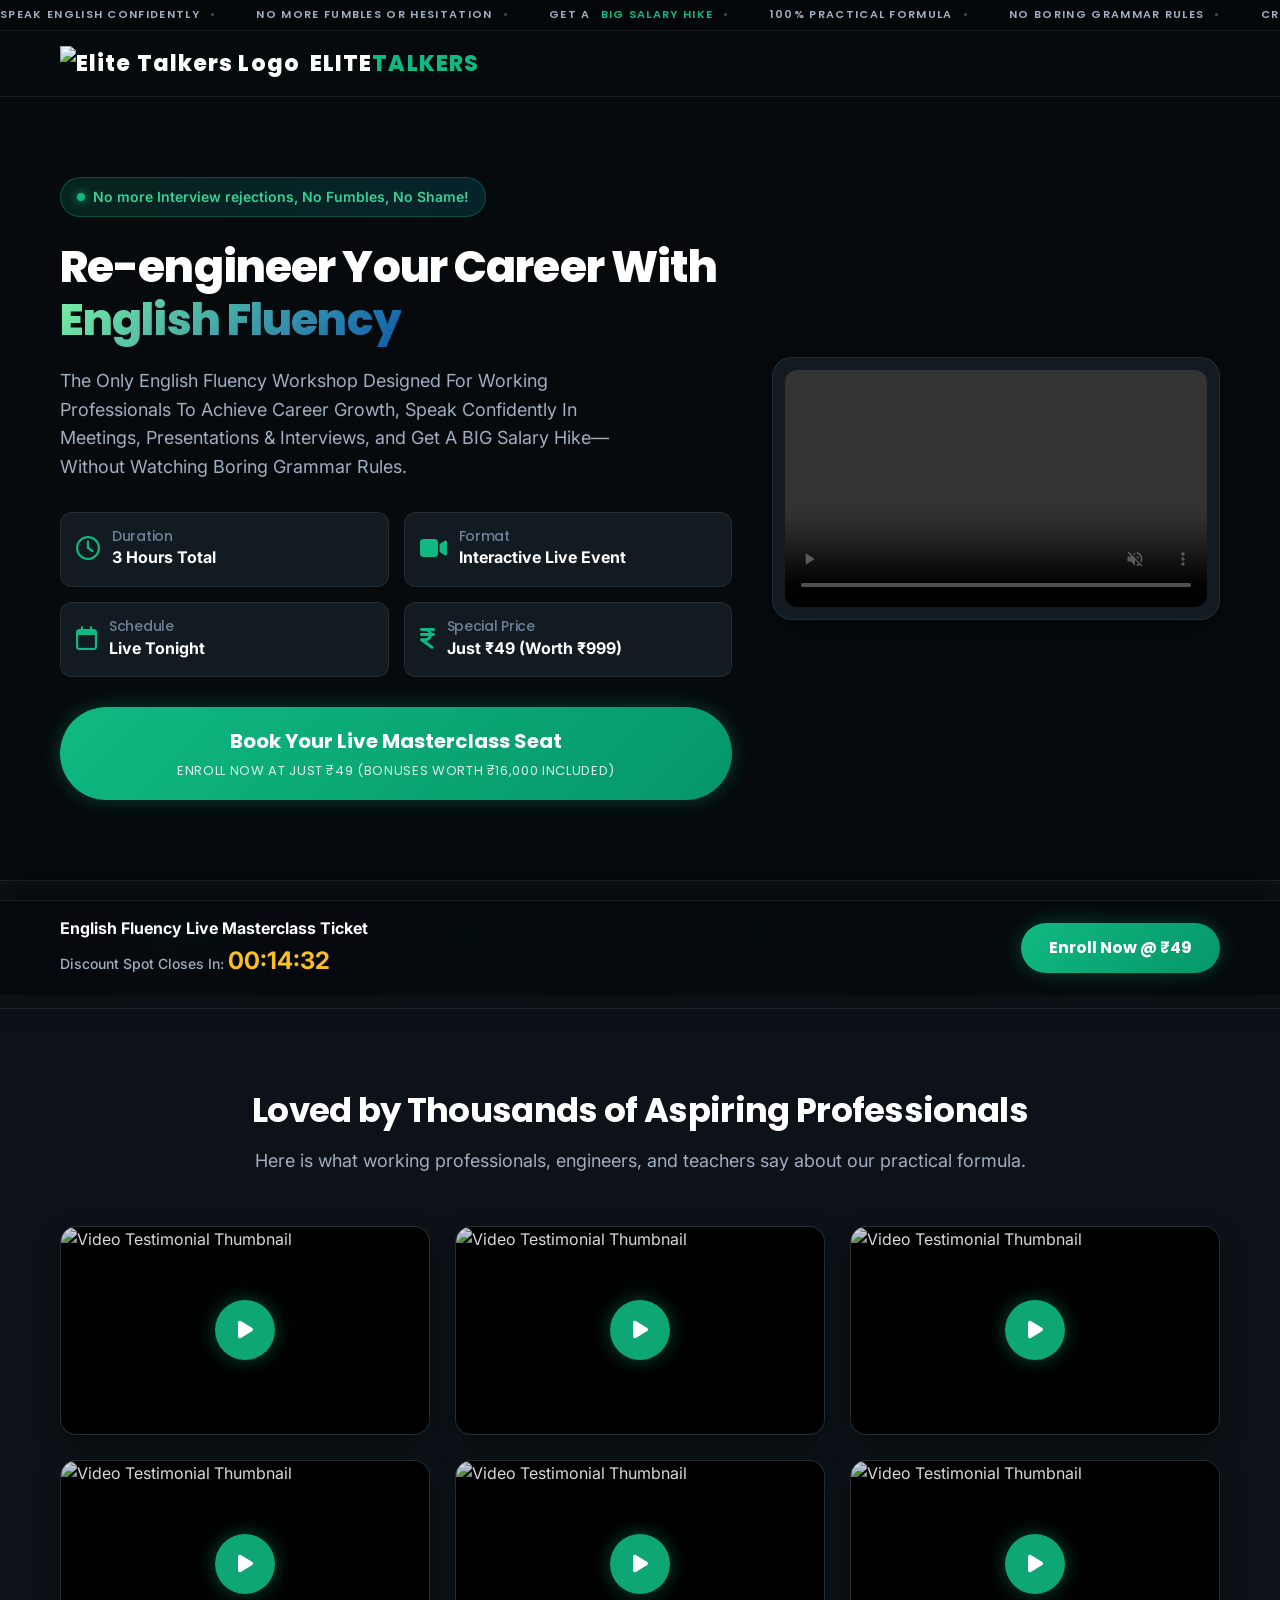
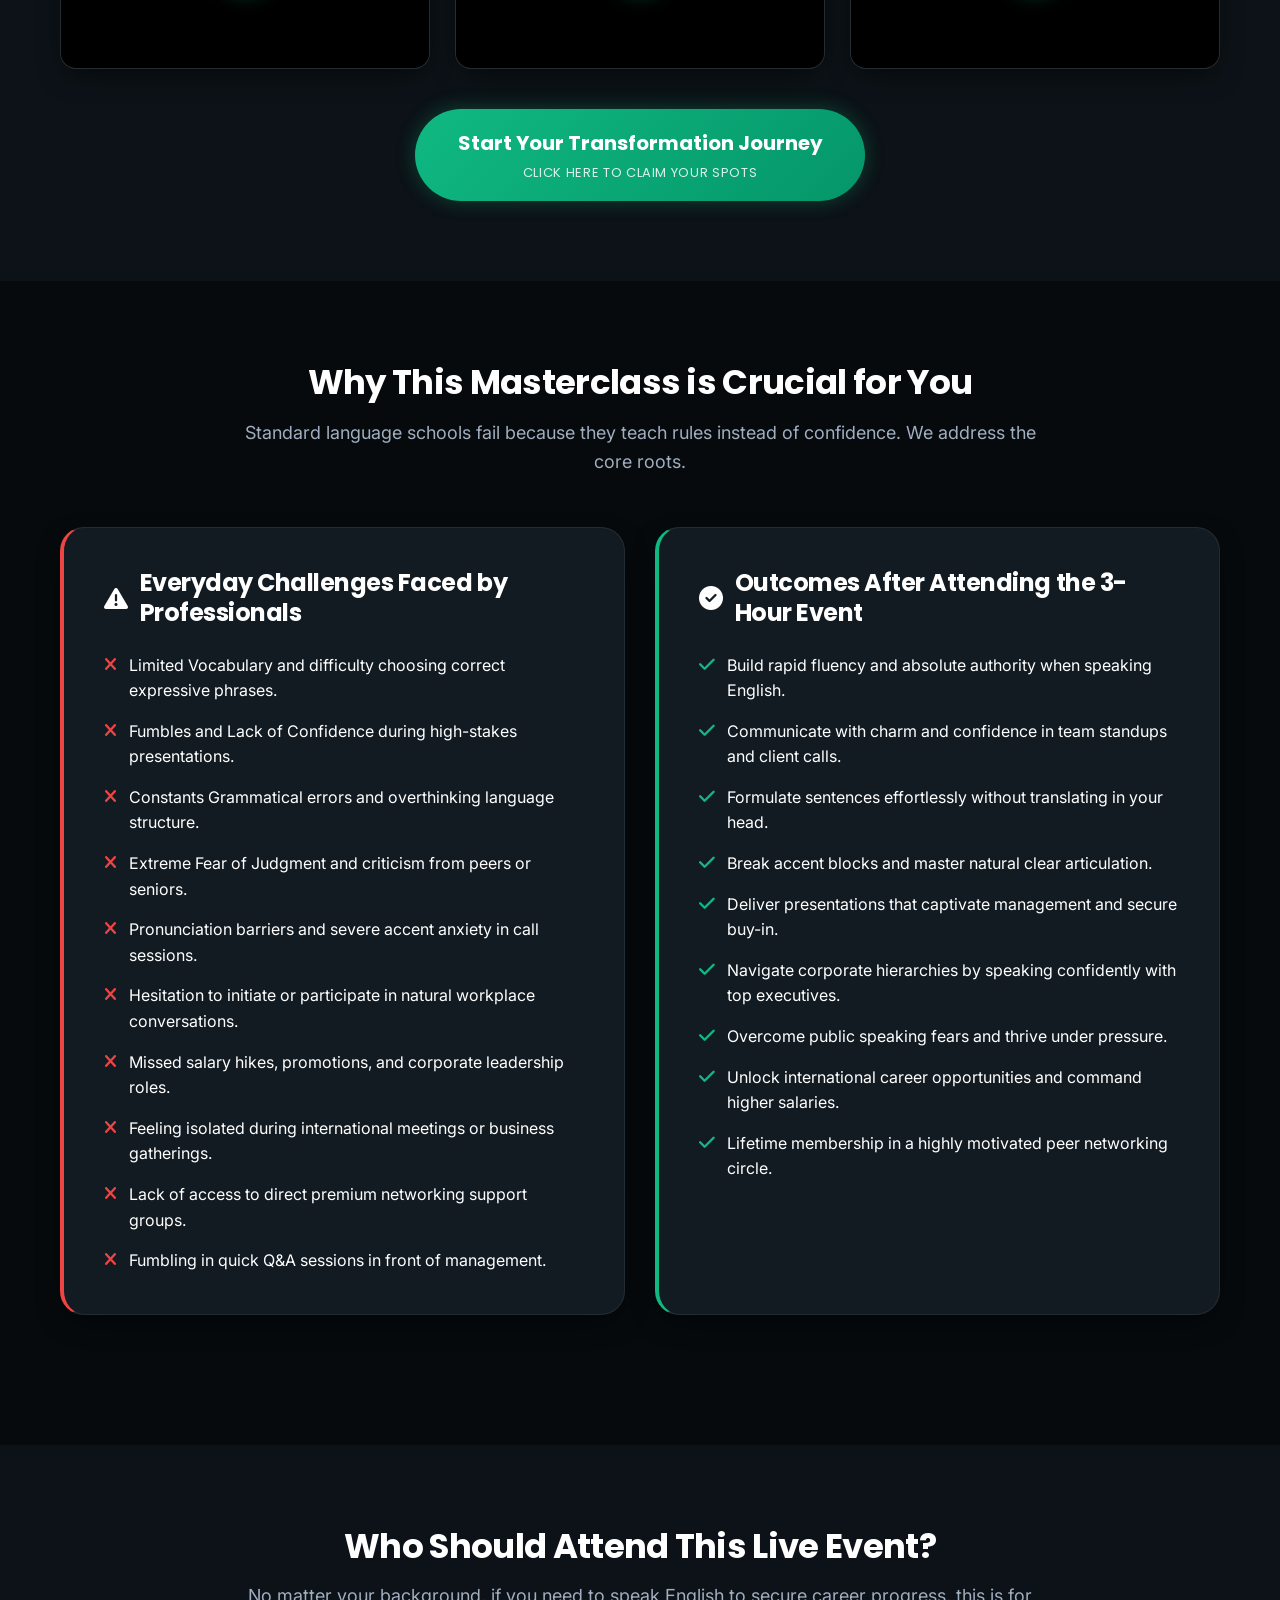
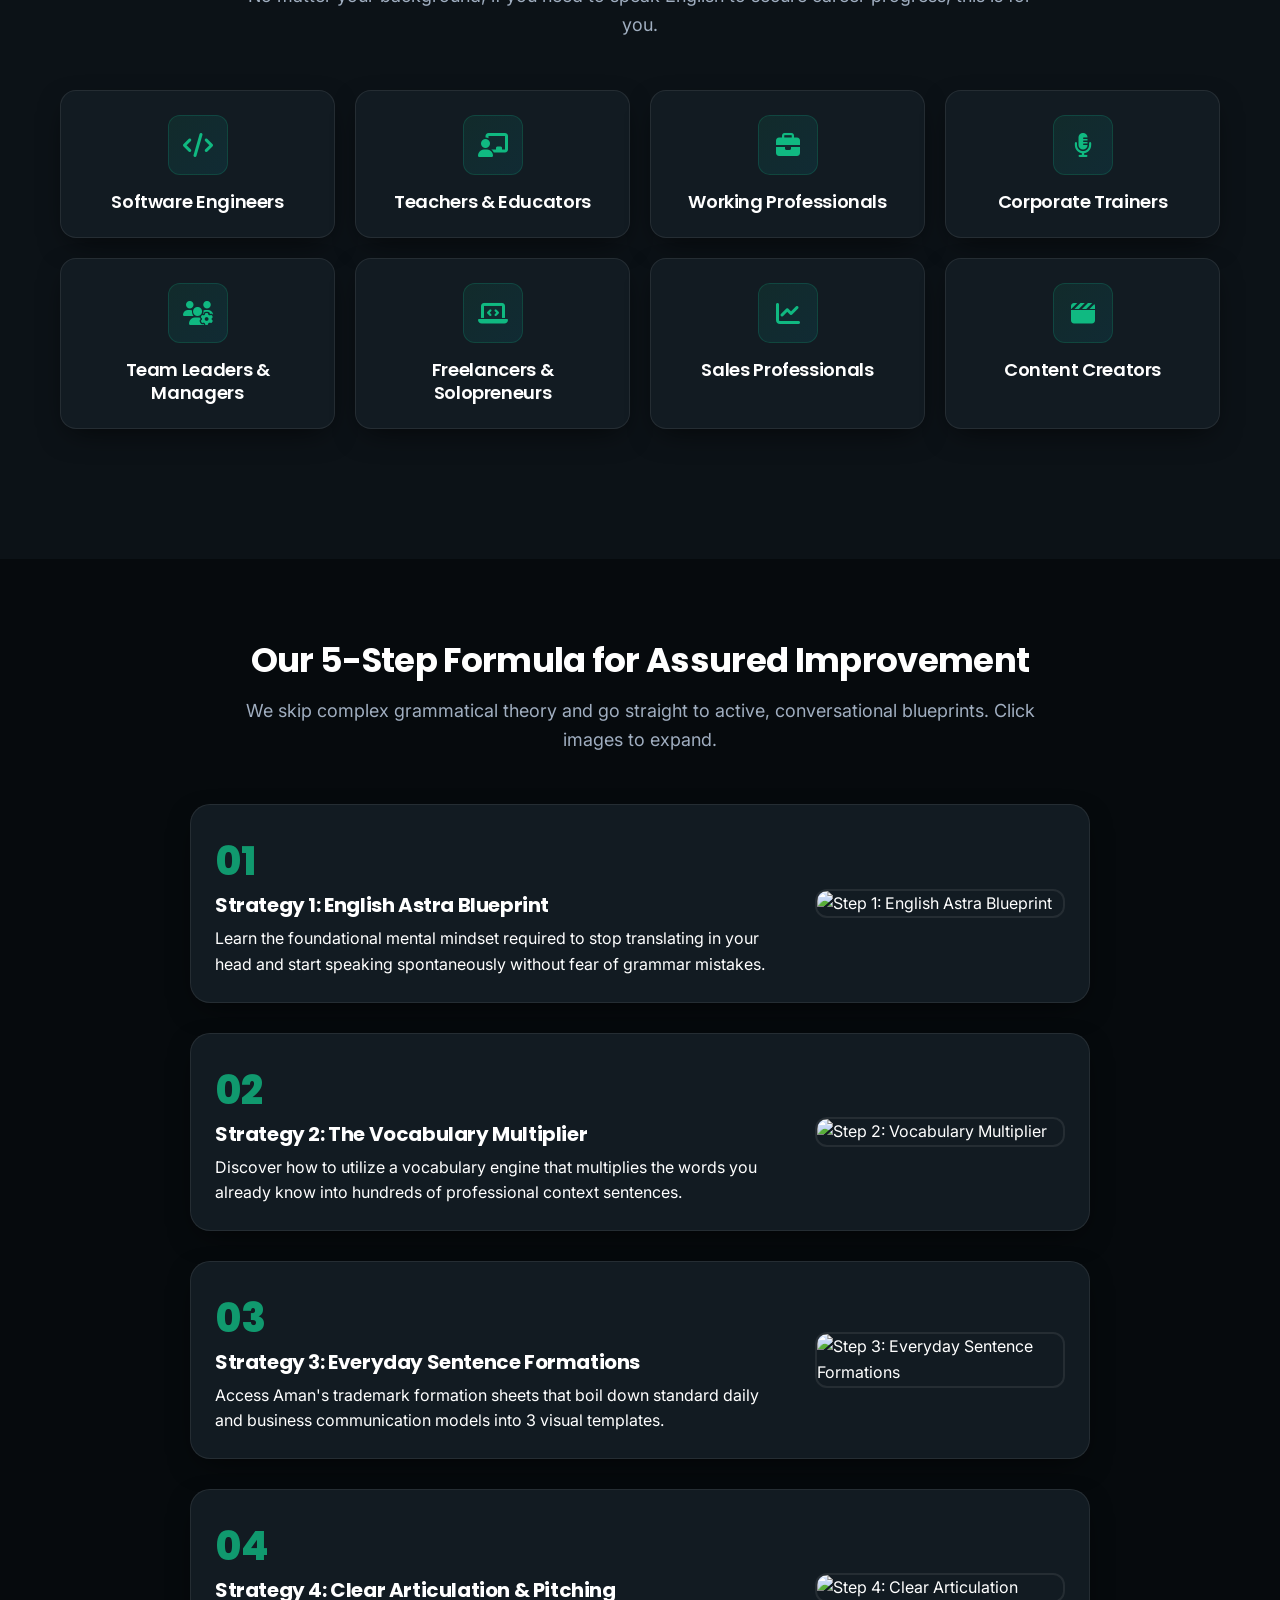
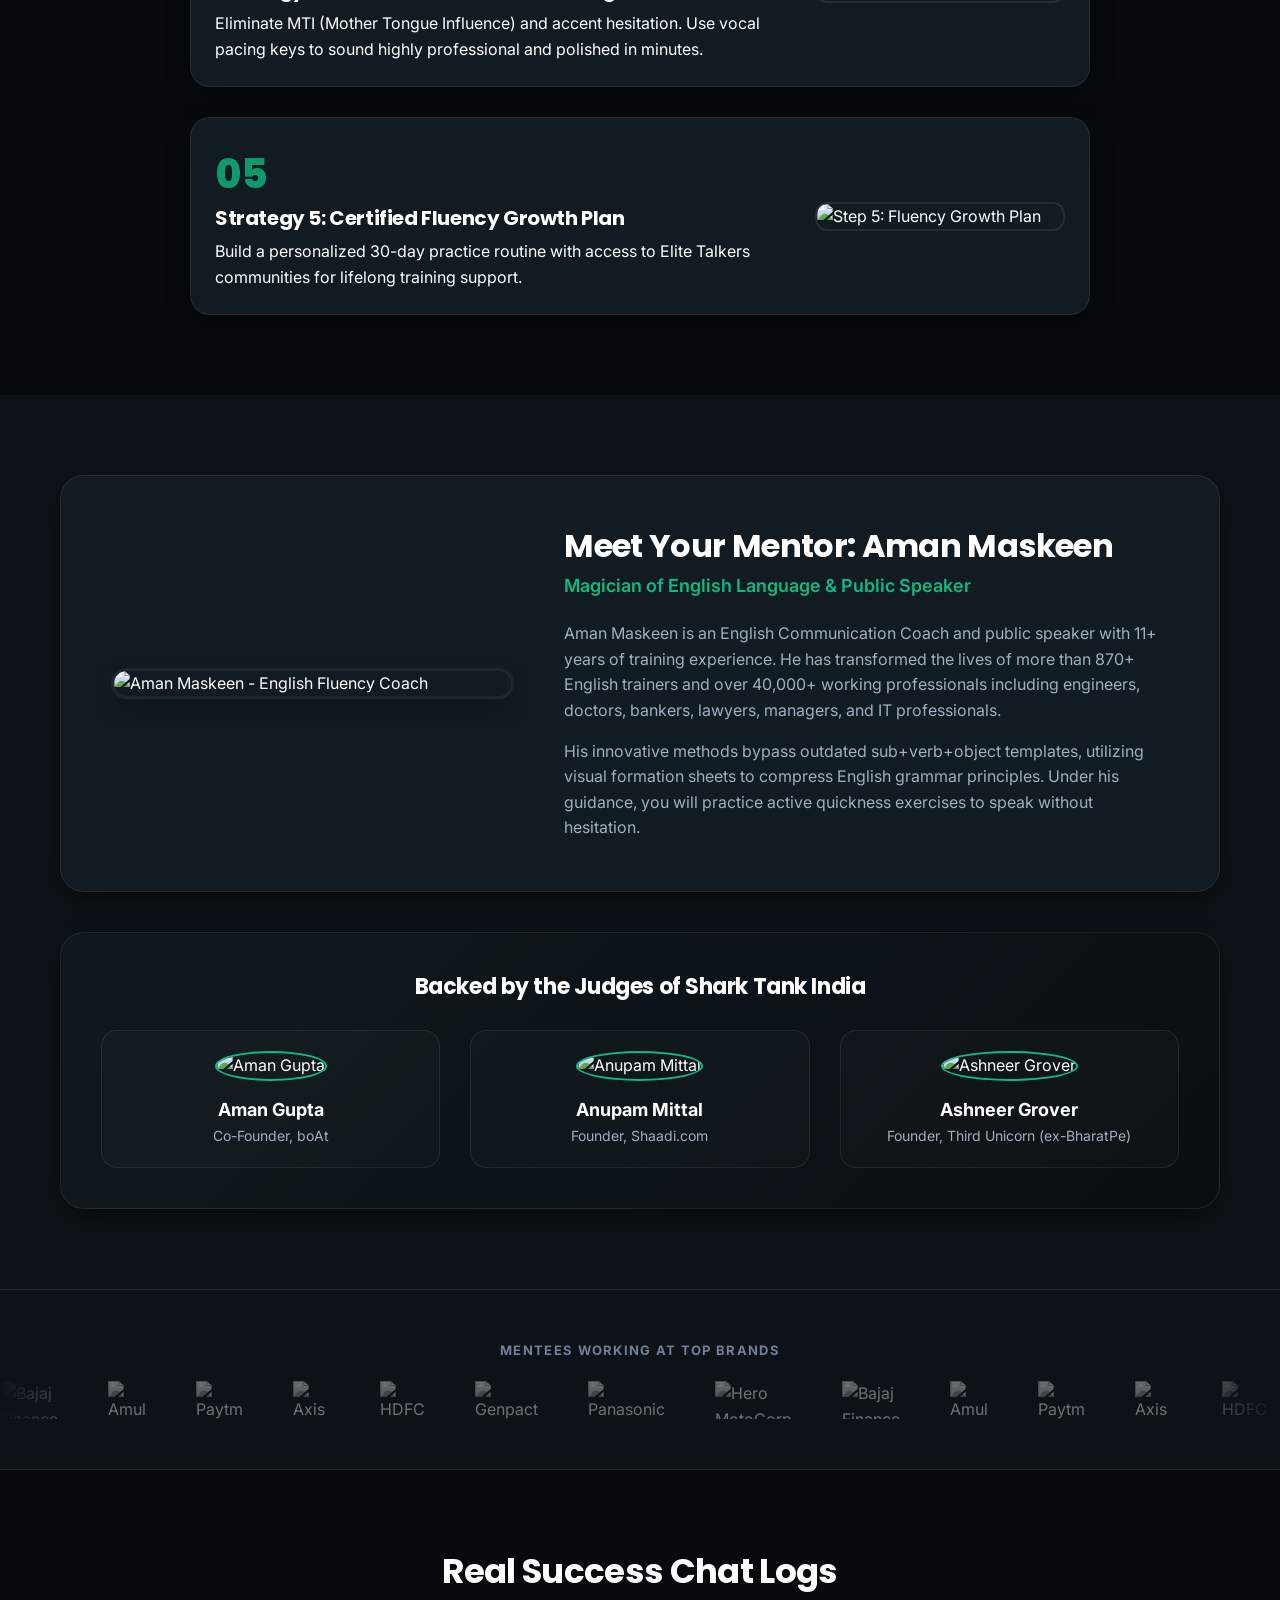
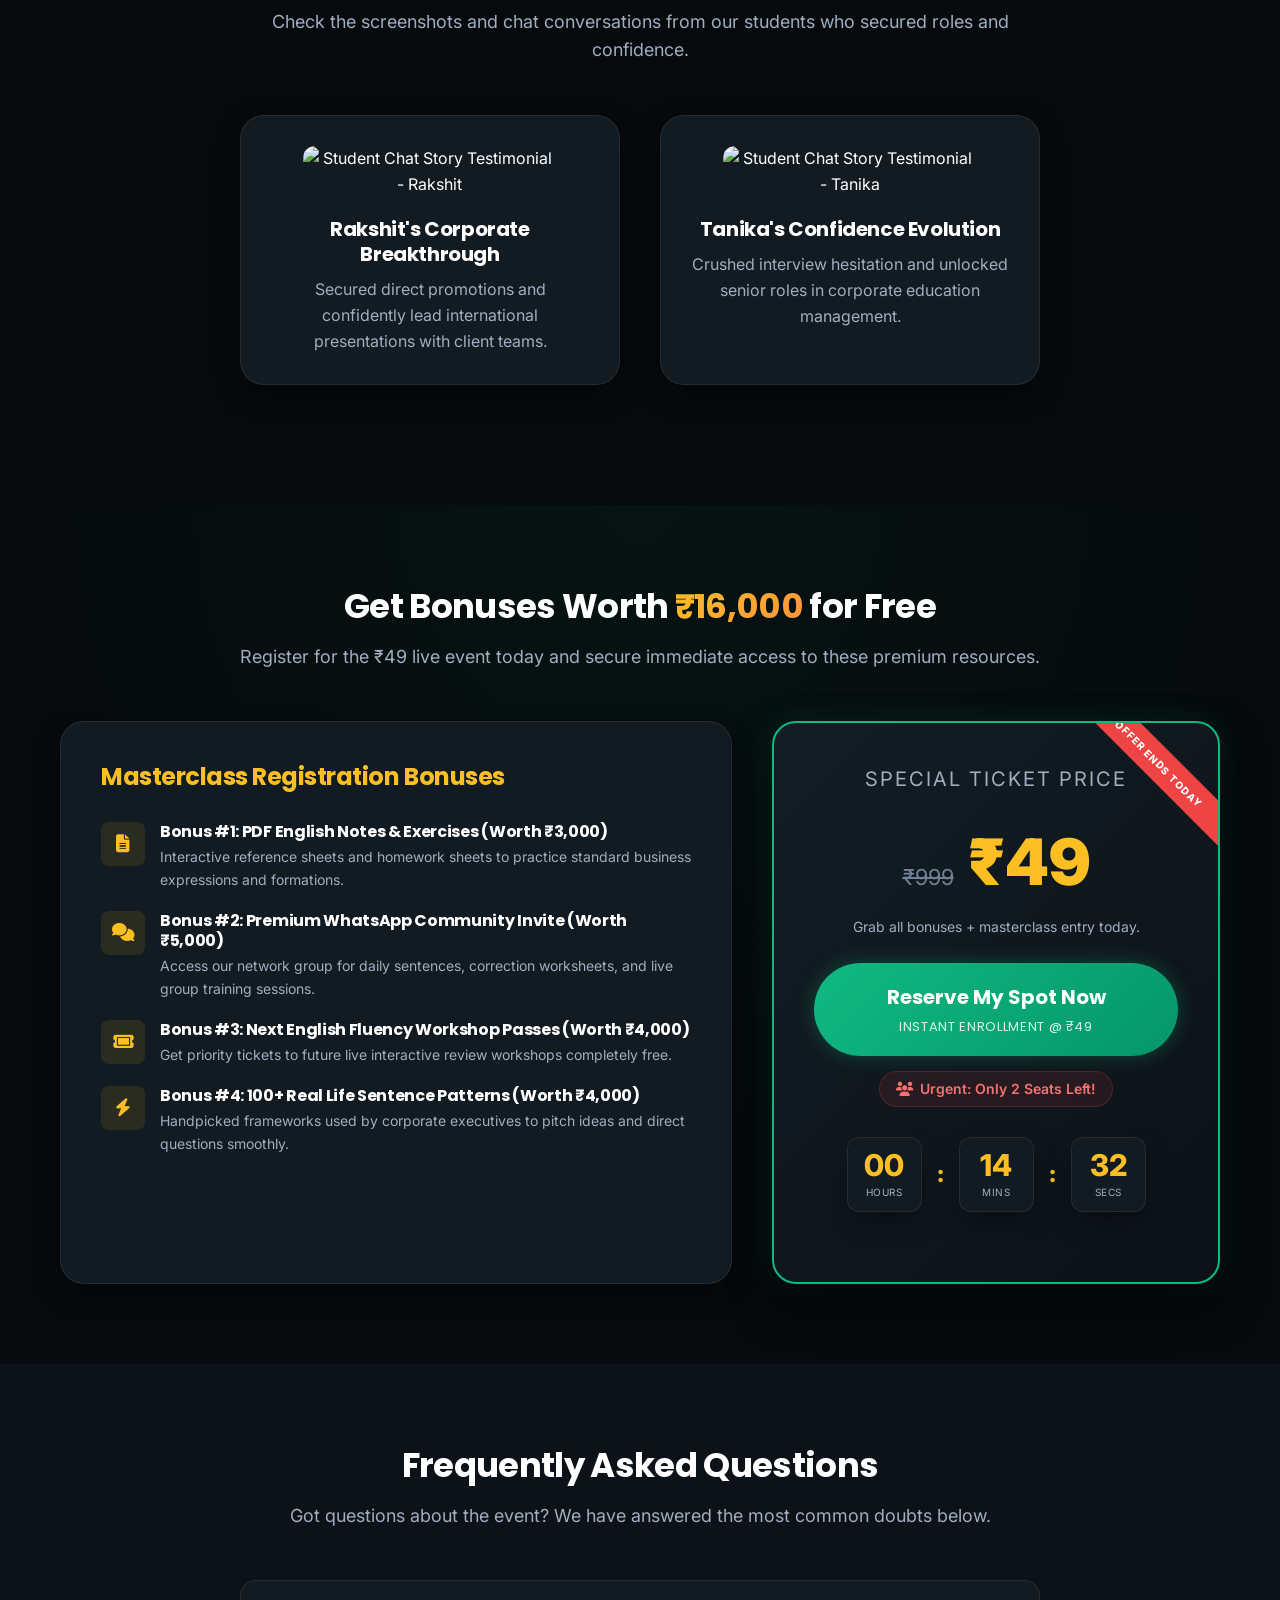
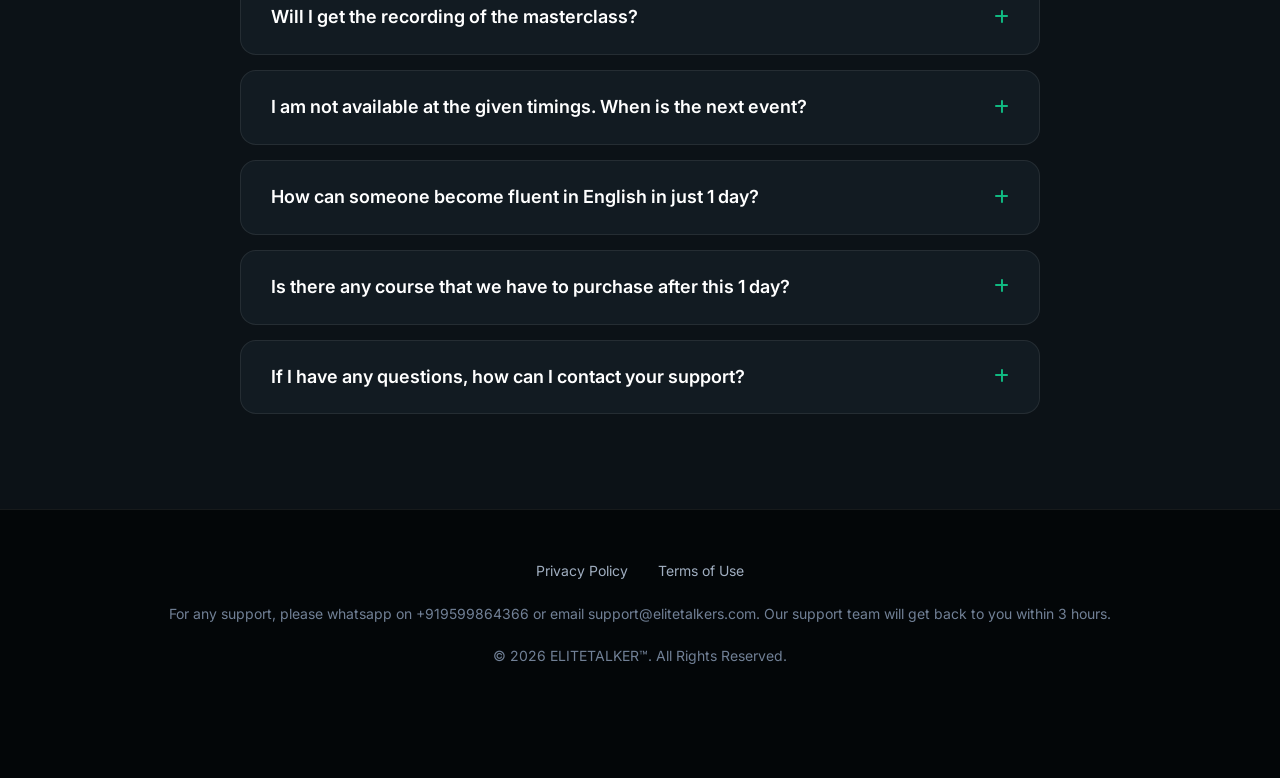
==== commit 51633507: "update" ====
--- a/index.html
+++ b/index.html
@@ -17,6 +17,34 @@
 </head>
 <body>
 
+    <!-- Triple Line Marquee Slider -->
+    <div class="triple-marquee-container">
+        <!-- Row 1: Outcomes (Left Scroll) -->
+        <div class="marquee-row marquee-left-row">
+            <div class="marquee-track track-left">
+                <span>SPEAK ENGLISH CONFIDENTLY <span class="marquee-separator">•</span></span>
+                <span>NO MORE FUMBLES OR HESITATION <span class="marquee-separator">•</span></span>
+                <span>GET A <span class="highlight-green">BIG SALARY HIKE</span> <span class="marquee-separator">•</span></span>
+                <span>100% PRACTICAL FORMULA <span class="marquee-separator">•</span></span>
+                <span>NO BORING GRAMMAR RULES <span class="marquee-separator">•</span></span>
+                <span>CRUSH INTERVIEWS & MEETINGS <span class="marquee-separator">•</span></span>
+                <span>ELIMINATE MTI & ACCENT ANXIETY <span class="marquee-separator">•</span></span>        
+                <span><span class="highlight-gold">₹49 TICKETS</span> ONLY (WORTH ₹999) <span class="marquee-separator">•</span></span>
+                <!-- <span>BACKED BY <span class="highlight-cyan">SHARK TANK INDIA</span> JUDGES <span class="marquee-separator">•</span></span>
+                <span><span class="highlight-green">2,49,497+</span> LEARNERS REACHED <span class="marquee-separator">•</span></span>
+                <span>11+ YEARS TRAINING EXPERIENCE <span class="marquee-separator">•</span></span>
+                <span>4.9★ AVERAGE RATING <span class="marquee-separator">•</span></span>
+                <span>100% LIVE INTERACTIVE EVENT <span class="marquee-separator">•</span></span>
+                <span>FREE BONUSES WORTH <span class="highlight-green">₹16,000</span> INCLUDED <span class="marquee-separator">•</span></span>
+                <span>LIMITED SEATS AVAILABLE <span class="marquee-separator">•</span></span>
+                <span>REGISTER NOW <span class="highlight-gold">LIVE TONIGHT</span> <span class="marquee-separator">•</span></span>
+                <span>PREMIUM WHATSAPP COMMUNITY INVITE <span class="marquee-separator">•</span></span>
+                <span>ONLY <span class="highlight-red">2 SEATS</span> LEFT <span class="marquee-separator">•</span></span>
+                <span>3-HOUR POWER PACKED EVENT <span class="marquee-separator">•</span></span> -->
+            </div>
+        </div>
+    </div>
+
     <!-- Header / Nav -->
     <header>
         <div class="container nav-container">
@@ -24,10 +52,10 @@
                 <img src="https://img.flexifunnels.com/images/1024/EliteTalkers_pn650_9000.png" alt="Elite Talkers Logo">
                 ELITE<span>TALKERS</span>
             </a>
-            <div class="urgency-badge">
+            <!-- <div class="urgency-badge">
                 <span class="urgency-dot"></span>
                 <span>Discount Active (Seats Limited)</span>
-            </div>
+            </div> -->
         </div>
     </header>
 
@@ -98,22 +126,65 @@
 
     <!-- Trust Stats Banner -->
     <div class="trust-banner">
-        <div class="container" style="display: flex; justify-content: space-around; width: 100%; flex-wrap: wrap; gap: 20px;">
+        <!-- Desktop layout: stats count up on scroll -->
+        <div class="trust-desktop-container">
             <div class="trust-item">
-                <h3>4.9★</h3>
+                <h3 class="stat-number" data-target="4.9" data-suffix="★" data-decimals="1">0.0★</h3>
                 <p>Average Rating</p>
             </div>
             <div class="trust-item">
-                <h3>2,49,497+</h3>
+                <h3 class="stat-number" data-target="249497" data-suffix="+" data-format="indian">0</h3>
                 <p>Learners Reached</p>
             </div>
             <div class="trust-item">
-                <h3>11+ Years</h3>
+                <h3 class="stat-number" data-target="11" data-suffix="+ Years">0</h3>
                 <p>Training Experience</p>
             </div>
             <div class="trust-item">
-                <h3>100% Live</h3>
+                <h3 class="stat-number" data-target="100" data-suffix="% Live">0</h3>
                 <p>Interactive Sessions</p>
+            </div>
+        </div>
+
+        <!-- Mobile layout: infinite sliding marquee -->
+        <div class="trust-mobile-container">
+            <div class="trust-mobile-row">
+                <div class="trust-mobile-track track-left">
+                    <div class="trust-mobile-item">
+                        <h3>4.9★</h3>
+                        <p>Average Rating</p>
+                    </div>
+                    <div class="trust-mobile-item">
+                        <h3>2,49,497+</h3>
+                        <p>Learners Reached</p>
+                    </div>
+                    <div class="trust-mobile-item">
+                        <h3>11+ Years</h3>
+                        <p>Training Experience</p>
+                    </div>
+                    <div class="trust-mobile-item">
+                        <h3>100% Live</h3>
+                        <p>Interactive Sessions</p>
+                    </div>
+                </div>
+                <div class="trust-mobile-track track-left" aria-hidden="true">
+                    <div class="trust-mobile-item">
+                        <h3>4.9★</h3>
+                        <p>Average Rating</p>
+                    </div>
+                    <div class="trust-mobile-item">
+                        <h3>2,49,497+</h3>
+                        <p>Learners Reached</p>
+                    </div>
+                    <div class="trust-mobile-item">
+                        <h3>11+ Years</h3>
+                        <p>Training Experience</p>
+                    </div>
+                    <div class="trust-mobile-item">
+                        <h3>100% Live</h3>
+                        <p>Interactive Sessions</p>
+                    </div>
+                </div>
             </div>
         </div>
     </div>
--- a/styles.css
+++ b/styles.css
@@ -113,6 +113,108 @@
 @keyframes marquee {
     0% { transform: translateX(0%); }
     100% { transform: translateX(-50%); }
+}
+
+/* Triple Line Marquee Slider */
+.triple-marquee-container {
+    background-color: #04070a;
+    border-bottom: 1px solid var(--border-color);
+    overflow: hidden;
+    display: flex;
+    flex-direction: column;
+    z-index: 1001;
+    position: relative;
+}
+
+.marquee-row {
+    display: flex;
+    overflow: hidden;
+    white-space: nowrap;
+    padding: 6px 0;
+    border-bottom: 1px solid rgba(255, 255, 255, 0.04);
+}
+
+.marquee-row:last-child {
+    border-bottom: none;
+}
+
+.marquee-track {
+    display: flex;
+    width: max-content;
+    gap: 40px;
+    padding-right: 40px;
+}
+
+/* Animations using GPU acceleration */
+.track-left {
+    animation: marquee-left 35s linear infinite;
+}
+
+.track-right {
+    animation: marquee-right 35s linear infinite;
+}
+
+/* Pause animations on hover */
+.marquee-row:hover .marquee-track {
+    animation-play-state: paused;
+}
+
+.marquee-track span {
+    font-family: var(--font-heading);
+    font-size: 11px;
+    font-weight: 600;
+    letter-spacing: 0.12em;
+    text-transform: uppercase;
+    color: var(--color-text-sec);
+    display: flex;
+    align-items: center;
+    gap: 10px;
+}
+
+/* Accent Highlight Styles */
+.highlight-gold {
+    color: #fbbf24 !important;
+    text-shadow: 0 0 10px rgba(251, 191, 36, 0.15);
+}
+
+.highlight-green {
+    color: #10b981 !important;
+    text-shadow: 0 0 10px rgba(16, 185, 129, 0.15);
+}
+
+.highlight-cyan {
+    color: #06b6d4 !important;
+    text-shadow: 0 0 10px rgba(6, 182, 212, 0.15);
+}
+
+.highlight-red {
+    color: #ef4444 !important;
+    font-weight: 700;
+}
+
+.marquee-separator {
+    color: var(--color-text-muted);
+    opacity: 0.4;
+    font-size: 10px;
+}
+
+/* Keyframes using translate3d */
+@keyframes marquee-left {
+    0% {
+        transform: translate3d(0, 0, 0);
+    }
+    100% {
+        transform: translate3d(-100%, 0, 0);
+    }
+}
+
+@keyframes marquee-right {
+    0% {
+        transform: translate3d(-100%, 0, 0);
+    }
+    100% {
+        transform: translate3d(0, 0, 0);
+    }
 }
 
 /* Navigation / Header */
@@ -128,6 +230,7 @@
 
 .nav-container {
     display: flex;
+    flex-direction: row;
     justify-content: space-between;
     align-items: center;
 }
@@ -183,7 +286,7 @@
     grid-template-columns: 1.2fr 0.8fr;
     gap: 40px;
     align-items: center;
-    padding: 40px 0;
+    padding: 0px 0;
 }
 
 .hero-content {
@@ -331,19 +434,30 @@
 
 /* Trust Banner */
 .trust-banner {
-    display: flex;
-    justify-content: space-around;
-    align-items: center;
     background-color: var(--bg-sec);
     border-top: 1px solid var(--border-color);
     border-bottom: 1px solid var(--border-color);
-    padding: 24px 0;
+    padding: 30px 0;
     text-align: center;
+    overflow: hidden;
+}
+
+.trust-desktop-container {
+    display: flex;
+    justify-content: space-around;
+    align-items: center;
+    width: 100%;
+    max-width: 1200px;
+    margin: 0 auto;
+    padding: 0 20px;
+    flex-wrap: wrap;
+    gap: 20px;
 }
 
 .trust-item h3 {
-    font-size: 28px;
+    font-size: 36px;
     color: #10b981;
+    font-weight: 800;
 }
 
 .trust-item p {
@@ -354,6 +468,55 @@
     letter-spacing: 0.05em;
 }
 
+.trust-mobile-container {
+    display: none; /* Hidden on Desktop */
+}
+
+/* Mobile Trust Slider layout */
+@media (max-width: 768px) {
+    .trust-desktop-container {
+        display: none !important;
+    }
+    .trust-mobile-container {
+        display: flex !important;
+        overflow: hidden;
+        width: 100%;
+    }
+    .trust-mobile-row {
+        display: flex;
+        overflow: hidden;
+        white-space: nowrap;
+        width: 100%;
+    }
+    .trust-mobile-track {
+        display: flex;
+        width: max-content;
+        gap: 50px;
+        padding-right: 50px;
+    }
+    .trust-mobile-item {
+        flex-shrink: 0;
+        text-align: center;
+        display: flex;
+        flex-direction: column;
+        align-items: center;
+        min-width: 200px;
+    }
+    .trust-mobile-item h3 {
+        font-size: 30px;
+        color: #10b981;
+        font-weight: 800;
+        margin-bottom: 4px;
+    }
+    .trust-mobile-item p {
+        font-size: 13px;
+        color: var(--color-text-sec);
+        text-transform: uppercase;
+        font-weight: 600;
+        letter-spacing: 0.05em;
+    }
+}
+
 /* Testimonial YouTube Video Grid */
 .section-header {
     text-align: center;
@@ -362,7 +525,7 @@
 }
 
 .section-header h2 {
-    font-size: 36px;
+    font-size: 34px;
     margin-bottom: 15px;
 }
 
@@ -1214,6 +1377,9 @@
     .hero-subtitle {
         margin: 0 auto 30px auto;
     }
+    .hero-meta-text h4{
+text-align: left;
+    }
     .hero-meta {
         max-width: 600px;
         margin-left: auto;
@@ -1279,7 +1445,10 @@
         flex-direction: column;
         text-align: center;
     }
-    
+    .section-header h2 {
+    font-size: 28px;
+    margin-bottom: 15px;
+}
     .strategy-img-wrapper {
         width: 100%;
         max-width: 320px;
